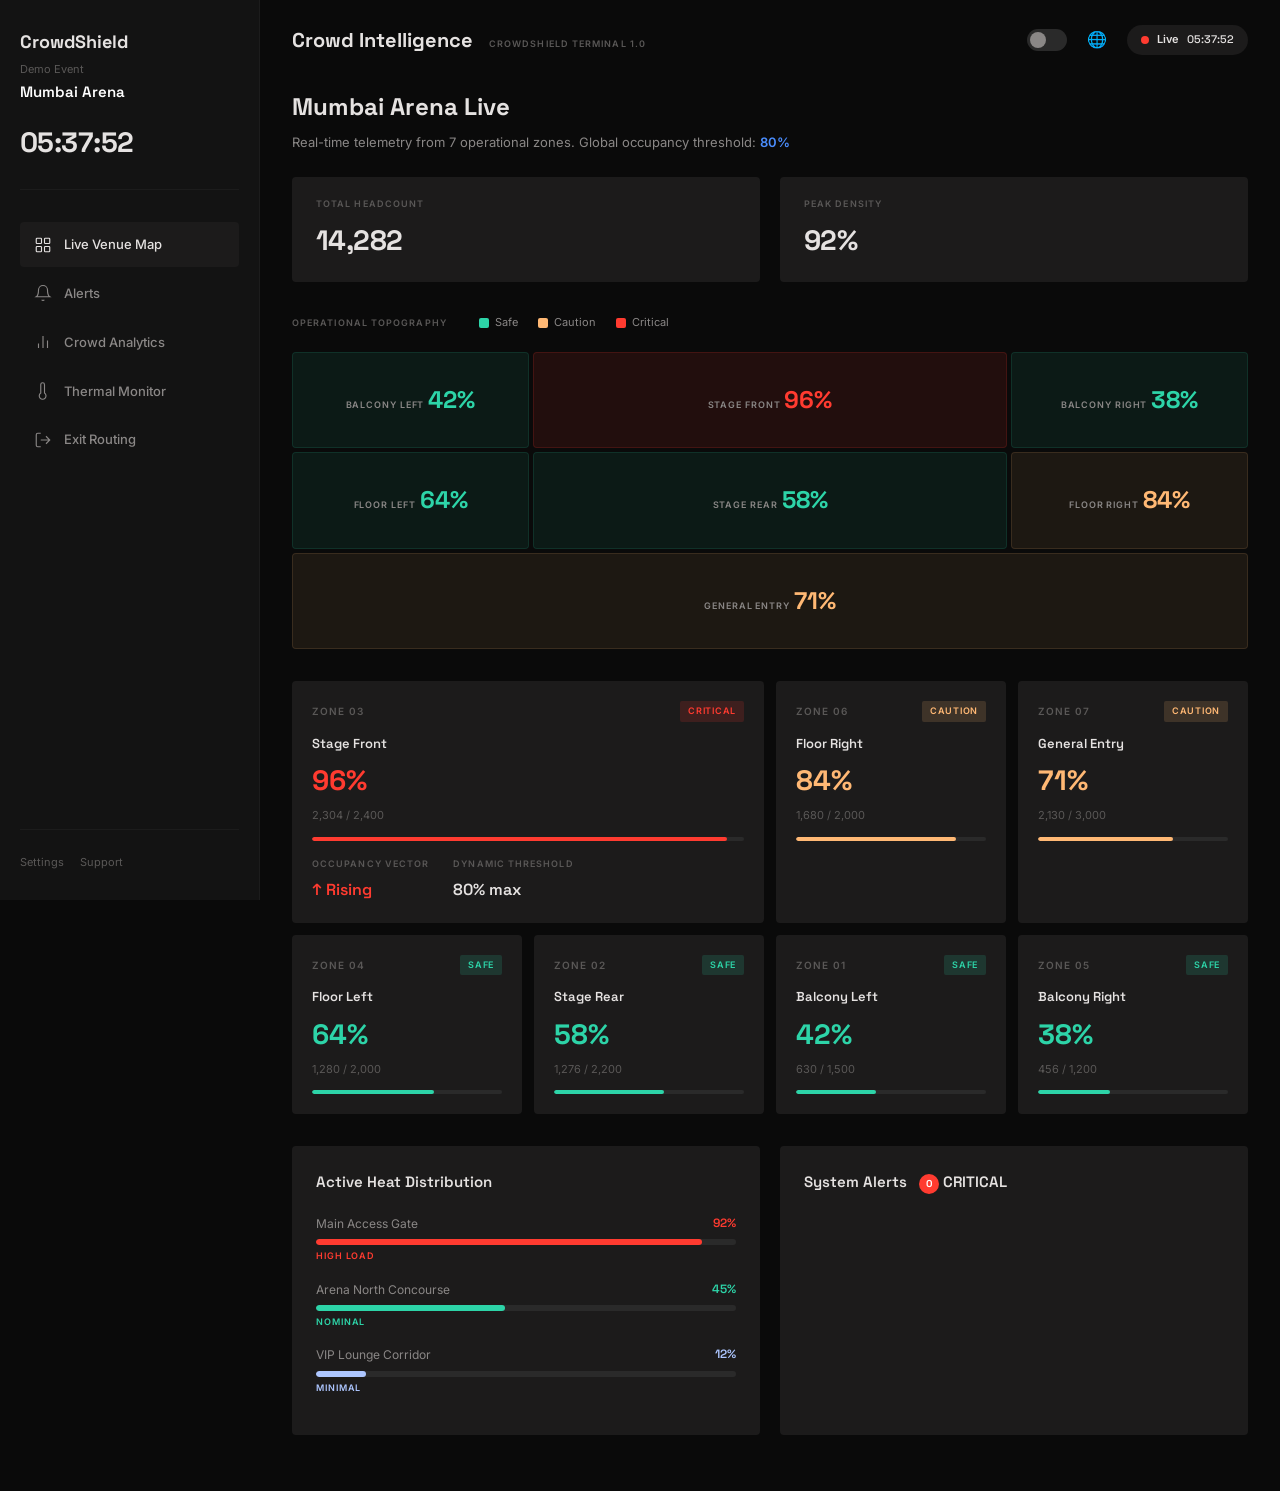
==== dashboard.html @ 9f3c5aaa "Initial commit" ====
<!DOCTYPE html>
<html lang="en">
<head>
    <meta charset="UTF-8">
    <meta name="viewport" content="width=device-width, initial-scale=1.0">
    <meta name="description" content="CrowdShield — Real-time Crowd Intelligence Dashboard. Live venue monitoring and safety alerts.">
    <title>CrowdShield — Dashboard</title>
    <link rel="preconnect" href="https://fonts.googleapis.com">
    <link rel="preconnect" href="https://fonts.gstatic.com" crossorigin>
    <link href="https://fonts.googleapis.com/css2?family=Space+Grotesk:wght@400;500;600;700&family=Inter:wght@300;400;500;600;700&display=swap" rel="stylesheet">
    <link rel="stylesheet" href="styles.css">
</head>
<body>
    <div class="dashboard-layout">
        <!-- Sidebar -->
        <aside class="sidebar">
            <a href="index.html" class="sidebar-logo">CrowdShield</a>
            <p class="sidebar-event-label">Demo Event</p>
            <p class="sidebar-event-name">Mumbai Arena</p>
            <div class="sidebar-clock" id="sidebar-clock">00:00:00</div>

            <nav class="sidebar-nav">
                <div class="sidebar-link active" data-page="venue-map" id="nav-venue-map">
                    <svg viewBox="0 0 24 24"><rect x="3" y="3" width="7" height="7" rx="1"/><rect x="14" y="3" width="7" height="7" rx="1"/><rect x="3" y="14" width="7" height="7" rx="1"/><rect x="14" y="14" width="7" height="7" rx="1"/></svg>
                    Live Venue Map
                </div>
                <div class="sidebar-link" data-page="alerts" id="nav-alerts">
                    <svg viewBox="0 0 24 24"><path d="M18 8A6 6 0 0 0 6 8c0 7-3 9-3 9h18s-3-2-3-9"/><path d="M13.73 21a2 2 0 0 1-3.46 0"/></svg>
                    Alerts
                </div>
                <div class="sidebar-link" data-page="analytics" id="nav-analytics">
                    <svg viewBox="0 0 24 24"><path d="M18 20V10M12 20V4M6 20v-6"/></svg>
                    Crowd Analytics
                </div>
                <div class="sidebar-link" data-page="thermal" id="nav-thermal">
                    <svg viewBox="0 0 24 24"><path d="M14 14.76V3.5a2.5 2.5 0 0 0-5 0v11.26a4.5 4.5 0 1 0 5 0z"/></svg>
                    Thermal Monitor
                </div>
                <div class="sidebar-link" data-page="exit-routing" id="nav-exit-routing">
                    <svg viewBox="0 0 24 24"><path d="M9 21H5a2 2 0 0 1-2-2V5a2 2 0 0 1 2-2h4M16 17l5-5-5-5M21 12H9"/></svg>
                    Exit Routing
                </div>
            </nav>

            <div class="sidebar-bottom">

                <div class="sidebar-meta-links">
                    <span class="sidebar-meta-link">Settings</span>
                    <span class="sidebar-meta-link">Support</span>
                </div>
            </div>
        </aside>

        <!-- Main Content Area -->
        <main class="dashboard-main">
            <!-- Top Bar -->
            <div class="dash-topbar">
                <div class="dash-topbar-left">
                    <span class="dash-topbar-title">Crowd Intelligence</span>
                    <span class="dash-topbar-tag">CROWDSHIELD TERMINAL 1.0</span>
                </div>
                <div class="dash-topbar-right">
                    <div class="dash-toggle" id="theme-toggle" title="Toggle theme"></div>
                    <span class="dash-globe" title="Region">🌐</span>
                    <div class="live-indicator">
                        <span class="live-dot"></span>
                        <span>Live</span>
                        <span class="live-time" id="topbar-time">00:00:00</span>
                    </div>
                </div>
            </div>

            <!-- ===== SUB-PAGE: VENUE MAP (Default) ===== -->
            <div class="dash-subpage active" id="page-venue-map">
                <div class="dash-heading-area">
                    <h1 class="dash-heading">Mumbai Arena Live</h1>
                    <p class="dash-subtitle">Real-time telemetry from 7 operational zones. Global occupancy threshold: <span class="highlight">80%</span></p>
                </div>

                <div class="dash-stats-row">
                    <div class="dash-stat-card">
                        <p class="dash-stat-label">TOTAL HEADCOUNT</p>
                        <p class="dash-stat-value" id="total-headcount">14,282</p>
                    </div>
                    <div class="dash-stat-card">
                        <p class="dash-stat-label">PEAK DENSITY</p>
                        <p class="dash-stat-value" id="peak-density">92%</p>
                    </div>
                </div>

                <!-- Legend -->
                <div class="venue-legend">
                    <span class="venue-legend-title">OPERATIONAL TOPOGRAPHY</span>
                    <div class="legend-item"><span class="legend-dot safe"></span> Safe</div>
                    <div class="legend-item"><span class="legend-dot caution"></span> Caution</div>
                    <div class="legend-item"><span class="legend-dot critical"></span> Critical</div>
                </div>

                <!-- Venue Map Grid -->
                <div class="venue-map-grid" id="venue-map-grid">
                    <div class="zone-cell safe" data-zone="balcony-left">
                        <span class="zone-cell-name">Balcony Left</span>
                        <span class="zone-cell-pct" id="map-balcony-left">42%</span>
                    </div>
                    <div class="zone-cell critical" data-zone="stage-front">
                        <span class="zone-cell-name">Stage Front</span>
                        <span class="zone-cell-pct" id="map-stage-front">96%</span>
                    </div>
                    <div class="zone-cell safe" data-zone="balcony-right">
                        <span class="zone-cell-name">Balcony Right</span>
                        <span class="zone-cell-pct" id="map-balcony-right">38%</span>
                    </div>
                    <div class="zone-cell safe" data-zone="floor-left">
                        <span class="zone-cell-name">Floor Left</span>
                        <span class="zone-cell-pct" id="map-floor-left">64%</span>
                    </div>
                    <div class="zone-cell safe" data-zone="stage-rear">
                        <span class="zone-cell-name">Stage Rear</span>
                        <span class="zone-cell-pct" id="map-stage-rear">58%</span>
                    </div>
                    <div class="zone-cell caution" data-zone="floor-right">
                        <span class="zone-cell-name">Floor Right</span>
                        <span class="zone-cell-pct" id="map-floor-right">84%</span>
                    </div>
                    <div class="zone-cell caution full-width" data-zone="general-entry">
                        <span class="zone-cell-name">General Entry</span>
                        <span class="zone-cell-pct" id="map-general-entry">71%</span>
                    </div>
                </div>

                <!-- Zone Detail Cards -->
                <div class="zone-detail-grid" id="zone-detail-grid">
                    <!-- Generated by JS -->
                </div>

                <!-- Bottom Panels -->
                <div class="dash-bottom-panels">
                    <div class="dash-panel">
                        <h3 class="dash-panel-title">Active Heat Distribution</h3>
                        <div class="heat-bar-item">
                            <div class="heat-bar-header">
                                <span class="heat-bar-name">Main Access Gate</span>
                                <span class="heat-bar-value high" id="heat-main-gate">92%</span>
                            </div>
                            <div class="heat-bar-track"><div class="heat-bar-fill high" id="heat-fill-main" style="width:92%"></div></div>
                            <p class="heat-bar-tag high">HIGH LOAD</p>
                        </div>
                        <div class="heat-bar-item">
                            <div class="heat-bar-header">
                                <span class="heat-bar-name">Arena North Concourse</span>
                                <span class="heat-bar-value nominal" id="heat-north">45%</span>
                            </div>
                            <div class="heat-bar-track"><div class="heat-bar-fill nominal" id="heat-fill-north" style="width:45%"></div></div>
                            <p class="heat-bar-tag nominal">NOMINAL</p>
                        </div>
                        <div class="heat-bar-item">
                            <div class="heat-bar-header">
                                <span class="heat-bar-name">VIP Lounge Corridor</span>
                                <span class="heat-bar-value minimal" id="heat-vip">12%</span>
                            </div>
                            <div class="heat-bar-track"><div class="heat-bar-fill minimal" id="heat-fill-vip" style="width:12%"></div></div>
                            <p class="heat-bar-tag minimal">MINIMAL</p>
                        </div>
                    </div>

                    <div class="dash-panel">
                        <h3 class="dash-panel-title">System Alerts <span class="alert-badge-count" id="dash-alert-badge">0</span> CRITICAL</h3>
                        <div id="dash-alerts-container">
                            <!-- Injected by JS -->
                        </div>
                    </div>
                </div>
            </div>

            <!-- ===== SUB-PAGE: ALERTS ===== -->
            <div class="dash-subpage" id="page-alerts">
                <div class="alerts-page-title">
                    <h1 class="dash-heading">System Alerts</h1>
                    <span class="alert-badge-count" id="alert-live-count">5</span>
                </div>
                <p class="alerts-summary">2 active critical alerts across 7 monitored zones.</p>

                <div class="alert-filters">
                    <button class="alert-filter-btn active" data-filter="all">All</button>
                    <button class="alert-filter-btn" data-filter="active">Active</button>
                    <button class="alert-filter-btn" data-filter="resolved">Resolved</button>
                </div>

                <div id="alerts-list">
                    <!-- Injected by JS -->
                </div>
            </div>

            <!-- ===== SUB-PAGE: CROWD ANALYTICS ===== -->
            <div class="dash-subpage" id="page-analytics">
                <h1 class="dash-heading" style="margin-bottom:24px;">Crowd Analytics</h1>

                <div class="analytics-metrics">
                    <div class="analytics-metric-card">
                        <p class="analytics-metric-label">MOST CROWDED ZONE</p>
                        <p class="analytics-metric-value" style="color:var(--red);" id="analytics-crowded-zone">Stage Front</p>
                        <p class="analytics-metric-sub" id="analytics-crowded-pct">96%</p>
                    </div>
                    <div class="analytics-metric-card">
                        <p class="analytics-metric-label">PEAK TIME</p>
                        <p class="analytics-metric-value">12:38 PM</p>
                    </div>
                    <div class="analytics-metric-card">
                        <p class="analytics-metric-label">TOTAL HEADCOUNT</p>
                        <p class="analytics-metric-value" id="analytics-headcount">14,282</p>
                    </div>
                </div>

                <!-- Bar Chart -->
                <div class="bar-chart-section">
                    <h3 class="bar-chart-title">Zone Occupancy Overview</h3>
                    <div id="bar-chart-container">
                        <!-- Generated by JS -->
                    </div>
                </div>

                <!-- Crowd Flow Paths -->
                <div class="flow-paths-section">
                    <h3 class="flow-paths-title">Crowd Flow Paths</h3>
                    <div class="flow-map">
                        <span class="flow-zone-label" style="bottom:10px;left:50%;transform:translateX(-50%);">General Entry</span>
                        <span class="flow-zone-label" style="top:10px;left:50%;transform:translateX(-50%);">Stage Front</span>
                        <span class="flow-zone-label" style="top:50%;left:10px;transform:translateY(-50%);">Floor Left</span>
                        <span class="flow-zone-label" style="top:50%;right:10px;transform:translateY(-50%);">Floor Right</span>
                        <span class="flow-arrow" style="top:70%;left:48%;">↑</span>
                        <span class="flow-arrow" style="top:55%;left:48%;animation-delay:0.3s;">↑</span>
                        <span class="flow-arrow" style="top:40%;left:48%;animation-delay:0.6s;">↑</span>
                        <span class="flow-arrow" style="top:25%;left:48%;animation-delay:0.9s;">↑</span>
                        <span class="flow-arrow" style="top:60%;left:30%;transform:rotate(-30deg);animation-delay:0.4s;">↑</span>
                        <span class="flow-arrow" style="top:60%;right:30%;transform:rotate(30deg);animation-delay:0.5s;">↑</span>
                    </div>
                </div>

                <!-- Bottleneck Zones -->
                <div class="bottleneck-section">
                    <h3 class="bar-chart-title">Bottleneck Zones</h3>
                    <div class="bottleneck-item">
                        <div>
                            <span class="bottleneck-zone">Stage Front</span>
                            <span class="bottleneck-pct" id="bottleneck-sf">96%</span>
                        </div>
                        <span class="bottleneck-note">Immediate bottleneck. Redirection required.</span>
                    </div>
                    <div class="bottleneck-item">
                        <div>
                            <span class="bottleneck-zone">Floor Right</span>
                            <span class="bottleneck-pct" id="bottleneck-fr" style="color:var(--amber);">84%</span>
                        </div>
                        <span class="bottleneck-note">Approaching critical. Monitor entry points.</span>
                    </div>
                </div>

                <!-- Historical Comparison -->
                <div class="chart-placeholder">
                    <h3 class="chart-placeholder-title">Historical Comparison</h3>
                    <div class="chart-canvas-wrap">
                        <canvas id="history-chart" width="800" height="200"></canvas>
                    </div>
                </div>

                <!-- ===== NEW REPORTS ===== -->

                <!-- Report 1: Most Visited Zones -->
                <div class="report-section">
                    <div class="report-header">
                        <h3 class="report-title">📍 Most Visited Zones</h3>
                        <span class="report-tag">FOOTFALL ANALYSIS</span>
                    </div>
                    <p class="report-desc">Ranked by cumulative foot traffic over the current session. Higher dwell time and throughput zones appear first.</p>
                    <div class="report-table" id="report-most-visited">
                        <div class="report-table-header">
                            <span class="report-col-rank">#</span>
                            <span class="report-col-zone">Zone</span>
                            <span class="report-col-value">Visitors</span>
                            <span class="report-col-bar">Share</span>
                            <span class="report-col-trend">Trend</span>
                        </div>
                        <!-- Rows generated by JS -->
                    </div>
                </div>

                <!-- Report 2: Advertiser Exposure -->
                <div class="report-section">
                    <div class="report-header">
                        <h3 class="report-title">📢 Advertiser Exposure Index</h3>
                        <span class="report-tag">COMMERCIAL INSIGHT</span>
                    </div>
                    <p class="report-desc">Estimated impression potential based on zone dwell time × footfall. Advertisers placing signage in higher-ranked zones gain maximum visibility.</p>
                    <div class="report-table" id="report-ad-exposure">
                        <div class="report-table-header">
                            <span class="report-col-rank">#</span>
                            <span class="report-col-zone">Zone</span>
                            <span class="report-col-value">Impressions</span>
                            <span class="report-col-bar">Exposure</span>
                            <span class="report-col-score">Score</span>
                        </div>
                        <!-- Rows generated by JS -->
                    </div>
                </div>

                <!-- Report 3: Entry & Exit Usage -->
                <div class="report-section">
                    <div class="report-header">
                        <h3 class="report-title">🚪 Entry & Exit Usage</h3>
                        <span class="report-tag">ACCESS POINT ANALYSIS</span>
                    </div>
                    <p class="report-desc">Tracks throughput at all monitored entry and exit points. Identifies the most- and least-used access gates to optimise crowd flow and staffing.</p>
                    <div class="entry-exit-grid" id="report-entry-exit">
                        <!-- Cards generated by JS -->
                    </div>
                </div>

            </div>

            <!-- ===== SUB-PAGE: THERMAL MONITOR ===== -->
            <div class="dash-subpage" id="page-thermal">
                <h1 class="dash-heading" style="margin-bottom:8px;">Thermal Monitor</h1>
                <p class="thermal-subtitle">Simulated thermal feed across all operational zones. Updated every 3 seconds.</p>

                <!-- Thermal Heatmap -->
                <div class="thermal-heatmap" id="thermal-heatmap">
                    <div class="thermal-zone" data-zone="balcony-left" style="background: linear-gradient(135deg, #1a4a7a, #2266aa);">
                        <span class="thermal-zone-name">Balcony Left</span>
                        <span class="thermal-zone-pct" id="th-balcony-left">42%</span>
                    </div>
                    <div class="thermal-zone" data-zone="stage-front" style="background: linear-gradient(135deg, #cc2200, #ff4422);">
                        <span class="thermal-zone-name">Stage Front</span>
                        <span class="thermal-zone-pct" id="th-stage-front">96%</span>
                    </div>
                    <div class="thermal-zone" data-zone="balcony-right" style="background: linear-gradient(135deg, #1a4a7a, #2266aa);">
                        <span class="thermal-zone-name">Balcony Right</span>
                        <span class="thermal-zone-pct" id="th-balcony-right">38%</span>
                    </div>
                    <div class="thermal-zone" data-zone="floor-left" style="background: linear-gradient(135deg, #2266aa, #cc8800);">
                        <span class="thermal-zone-name">Floor Left</span>
                        <span class="thermal-zone-pct" id="th-floor-left">64%</span>
                    </div>
                    <div class="thermal-zone" data-zone="stage-rear" style="background: linear-gradient(135deg, #2266aa, #cc8800);">
                        <span class="thermal-zone-name">Stage Rear</span>
                        <span class="thermal-zone-pct" id="th-stage-rear">58%</span>
                    </div>
                    <div class="thermal-zone" data-zone="floor-right" style="background: linear-gradient(135deg, #cc8800, #cc4400);">
                        <span class="thermal-zone-name">Floor Right</span>
                        <span class="thermal-zone-pct" id="th-floor-right">84%</span>
                    </div>
                    <div class="thermal-zone" data-zone="general-entry" style="grid-column: 1 / -1; background: linear-gradient(135deg, #cc8800, #cc4400);">
                        <span class="thermal-zone-name">General Entry</span>
                        <span class="thermal-zone-pct" id="th-general-entry">71%</span>
                    </div>
                </div>

                <!-- Thermal Table -->
                <div class="thermal-table-wrap">
                    <table class="thermal-table">
                        <thead>
                            <tr>
                                <th>Zone Name</th>
                                <th>Simulated Temp</th>
                                <th>Crowd Density</th>
                                <th>Status</th>
                            </tr>
                        </thead>
                        <tbody id="thermal-table-body">
                            <tr><td>Stage Front</td><td id="tt-temp-sf">34.2°C</td><td id="tt-dens-sf">96%</td><td><span class="zone-badge critical">CRITICAL</span></td></tr>
                            <tr><td>Floor Right</td><td id="tt-temp-fr">31.8°C</td><td id="tt-dens-fr">84%</td><td><span class="zone-badge caution">CAUTION</span></td></tr>
                            <tr><td>General Entry</td><td id="tt-temp-ge">30.1°C</td><td id="tt-dens-ge">71%</td><td><span class="zone-badge caution">CAUTION</span></td></tr>
                            <tr><td>Stage Rear</td><td id="tt-temp-sr">28.4°C</td><td id="tt-dens-sr">58%</td><td><span class="zone-badge safe">SAFE</span></td></tr>
                            <tr><td>Floor Left</td><td id="tt-temp-fl">27.9°C</td><td id="tt-dens-fl">64%</td><td><span class="zone-badge safe">SAFE</span></td></tr>
                            <tr><td>Balcony Left</td><td id="tt-temp-bl">25.1°C</td><td id="tt-dens-bl">42%</td><td><span class="zone-badge safe">SAFE</span></td></tr>
                            <tr><td>Balcony Right</td><td id="tt-temp-br">24.6°C</td><td id="tt-dens-br">38%</td><td><span class="zone-badge safe">SAFE</span></td></tr>
                        </tbody>
                    </table>
                </div>

                <p class="thermal-note">Thermal feed is simulated for prototype demonstration purposes.</p>
            </div>

            <!-- ===== SUB-PAGE: EXIT ROUTING ===== -->
            <div class="dash-subpage" id="page-exit-routing">
                <h1 class="dash-heading" style="margin-bottom:8px;">Exit Routing</h1>
                <p class="exit-subtitle">Live exit recommendations based on current zone density. Updated every 5 seconds.</p>

                <!-- Exit Map -->
                <div class="exit-map-container">
                    <div class="exit-venue-outline">
                        <!-- Zone labels inside -->
                        <span class="flow-zone-label" style="top:50%;left:50%;transform:translate(-50%,-50%);background:rgba(0,0,0,0.6);">VENUE FLOOR</span>

                        <!-- Gate A - Left -->
                        <div class="exit-gate" style="top:50%;left:-80px;transform:translateY(-50%);" id="gate-a">
                            <span class="exit-gate-dot clear" id="gate-a-dot"></span>
                            <span>Gate A</span>
                            <span class="exit-gate-label clear" id="gate-a-label">CLEAR</span>
                        </div>

                        <!-- Gate B - Right -->
                        <div class="exit-gate" style="top:50%;right:-110px;transform:translateY(-50%);" id="gate-b">
                            <span class="exit-gate-dot congested" id="gate-b-dot"></span>
                            <span>Gate B</span>
                            <span class="exit-gate-label congested" id="gate-b-label">CONGESTED</span>
                        </div>

                        <!-- Gate C - Bottom Left -->
                        <div class="exit-gate" style="bottom:-40px;left:15%;" id="gate-c">
                            <span class="exit-gate-dot clear" id="gate-c-dot"></span>
                            <span>Gate C</span>
                            <span class="exit-gate-label clear" id="gate-c-label">CLEAR</span>
                        </div>

                        <!-- Gate D - Bottom Right -->
                        <div class="exit-gate" style="bottom:-40px;right:15%;" id="gate-d">
                            <span class="exit-gate-dot moderate" id="gate-d-dot"></span>
                            <span>Gate D</span>
                            <span class="exit-gate-label moderate" id="gate-d-label">MODERATE</span>
                        </div>
                    </div>
                </div>

                <!-- Recommendation -->
                <div class="exit-recommendation">
                    <h3 class="exit-recommendation-title">Recommendation</h3>
                    <p class="exit-recommendation-text" id="exit-recommendation-text">Route Floor Left and Stage Front crowds toward Gate A and Gate C. Gate B is congested — avoid. Gate D is experiencing moderate load — use as secondary overflow only.</p>
                </div>

                <!-- Evacuation Protocol -->
                <div class="evac-protocol">
                    <h3 class="evac-title">Evacuation Protocol</h3>
                    <div class="evac-step">
                        <div class="evac-step-num">1</div>
                        <p class="evac-step-text">Clear Stage Front via Gate A immediately.</p>
                    </div>
                    <div class="evac-step">
                        <div class="evac-step-num">2</div>
                        <p class="evac-step-text">Redirect General Entry arrivals to Gate C.</p>
                    </div>
                    <div class="evac-step">
                        <div class="evac-step-num">3</div>
                        <p class="evac-step-text">Hold Floor Right in place until Gate B congestion resolves.</p>
                    </div>
                </div>
            </div>

        </main>
    </div>

    <script src="dashboard.js"></script>
</body>
</html>
---- styles.css ----
/* ============================================================
   CrowdShield — Design System & Global Styles
   Fonts: Space Grotesk (headlines), Inter (body)
   Theme: Dark cinematic surveillance aesthetic
   ============================================================ */

/* --- CSS Variables (Design Tokens) --- */
:root {
    --bg: #0a0a0a;
    --surface: #131313;
    --surface-low: #1c1b1b;
    --surface-mid: #201f1f;
    --surface-high: #2a2a2a;
    --surface-highest: #353534;

    --text-primary: #e5e2e1;
    --text-muted: #8a8786;
    --text-dimmed: #5a5857;

    --red: #ff3b30;
    --red-bright: #ff5545;
    --red-dark: #93000a;
    --red-glow: rgba(255,59,48,0.15);

    --blue: #4b8eff;
    --blue-dim: #adc6ff;

    --amber: #ffb874;
    --amber-dark: #d47b00;

    --teal: #2dd4a8;

    --font-display: 'Space Grotesk', sans-serif;
    --font-body: 'Inter', sans-serif;

    --transition-base: 0.3s cubic-bezier(0.25,0.46,0.45,0.94);
    --transition-slow: 0.6s cubic-bezier(0.25,0.46,0.45,0.94);
    --transition-premium: 0.8s cubic-bezier(0.16, 1, 0.3, 1);

    --glow-primary: rgba(255, 59, 48, 0.3);
    --glow-secondary: rgba(75, 142, 255, 0.2);
}

/* --- Premium Overlays --- */
.noise-overlay {
    fixed: inset 0;
    pointer-events: none;
    z-index: 9998;
    background-image: url("data:image/svg+xml,%3Csvg viewBox='0 0 200 200' xmlns='http://www.w3.org/2000/svg'%3E%3Cfilter id='noiseFilter'%3E%3CfeTurbulence type='fractalNoise' baseFrequency='0.65' numOctaves='3' stitchTiles='stitch'/%3E%3C/filter%3E%3Crect width='100%25' height='100%25' filter='url(%23noiseFilter)'/%3E%3C/svg%3E");
    opacity: 0.02;
}

/* --- Custom Cursor --- */
.custom-cursor {
    position: fixed;
    width: 20px;
    height: 20px;
    border: 1.5px solid var(--text-primary);
    border-radius: 50%;
    pointer-events: none;
    z-index: 9999;
    transform: translate(-50%, -50%);
    transition: width 0.3s, height 0.3s, border-color 0.3s, background 0.3s;
    mix-blend-mode: difference;
}

.custom-cursor.hover {
    width: 50px;
    height: 50px;
    background: rgba(255, 255, 255, 0.1);
    border-color: var(--red);
}

/* --- Reduced Motion --- */
@media (prefers-reduced-motion: reduce) {
    *, *::before, *::after {
        animation-duration: 0.01ms !important;
        animation-iteration-count: 1 !important;
        transition-duration: 0.01ms !important;
    }
    .scroll-reveal, .incident-card, .stat-number {
        opacity: 1 !important;
        transform: none !important;
    }
}

/* --- Reset --- */
*, *::before, *::after {
    margin: 0;
    padding: 0;
    box-sizing: border-box;
}

html {
    scroll-behavior: smooth;
    -webkit-font-smoothing: antialiased;
    -moz-osx-font-smoothing: grayscale;
}

body {
    font-family: var(--font-body);
    background: var(--bg);
    color: var(--text-primary);
    line-height: 1.6;
    overflow-x: hidden;
}

a {
    color: inherit;
    text-decoration: none;
}

img {
    display: block;
    width: 100%;
    height: 100%;
    object-fit: cover;
}

/* ============================================================
   NAVIGATION BAR
   ============================================================ */
.navbar {
    position: fixed;
    top: 0;
    left: 0;
    right: 0;
    z-index: 1000;
    display: flex;
    align-items: center;
    justify-content: space-between;
    padding: 0 40px;
    height: 64px;
    background: rgba(10,10,10,0.75);
    backdrop-filter: blur(24px);
    -webkit-backdrop-filter: blur(24px);
    border-bottom: 1px solid rgba(255,255,255,0.04);
}

.nav-logo {
    font-family: var(--font-display);
    font-size: 1.25rem;
    font-weight: 700;
    letter-spacing: -0.02em;
    color: var(--text-primary);
}

.nav-links {
    display: flex;
    gap: 32px;
}

.nav-link {
    font-family: var(--font-body);
    font-size: 0.8125rem;
    font-weight: 500;
    color: var(--text-muted);
    letter-spacing: 0.02em;
    transition: color var(--transition-base);
    position: relative;
}

.nav-link:hover,
.nav-link.active {
    color: var(--text-primary);
}

.nav-link.active::after {
    content: '';
    position: absolute;
    bottom: -4px;
    left: 0;
    right: 0;
    height: 1px;
    background: var(--red);
}

.nav-btn {
    font-family: var(--font-display);
    font-size: 0.8125rem;
    font-weight: 600;
    padding: 8px 24px;
    background: linear-gradient(135deg, var(--red), var(--red-dark));
    color: white;
    border: none;
    border-radius: 2px;
    cursor: pointer;
    letter-spacing: 0.04em;
    text-transform: uppercase;
    transition: all var(--transition-base);
}

.nav-btn:hover {
    filter: brightness(1.15);
    transform: translateY(-1px);
}

/* ============================================================
   HERO SECTION
   ============================================================ */
.hero {
    position: relative;
    height: 100vh;
    min-height: 700px;
    display: flex;
    align-items: center;
    overflow: hidden;
}

.hero-bg {
    position: absolute;
    inset: 0;
}

.hero-bg img {
    width: 100%;
    height: 100%;
    object-fit: cover;
}

.hero-overlay {
    position: absolute;
    inset: 0;
    background: linear-gradient(135deg, rgba(0,0,0,0.85) 0%, rgba(0,0,0,0.4) 100%);
    z-index: 1;
}

.hero-grid {
    position: absolute;
    inset: 0;
    background-image: radial-gradient(rgba(255, 255, 255, 0.03) 1px, transparent 0);
    background-size: 40px 40px;
    z-index: 1;
    pointer-events: none;
}

.hero-scanline {
    position: absolute;
    inset: 0;
    background: linear-gradient(to bottom, transparent 50%, rgba(255, 255, 255, 0.02) 50%);
    background-size: 100% 4px;
    z-index: 1;
    pointer-events: none;
    animation: scanMove 20s linear infinite;
}

@keyframes scanMove {
    0% { background-position: 0 0; }
    100% { background-position: 0 100%; }
}

.hero-glow {
    position: absolute;
    width: 600px;
    height: 600px;
    background: radial-gradient(circle, var(--glow-primary) 0%, transparent 70%);
    border-radius: 50%;
    pointer-events: none;
    z-index: 1;
    opacity: 0;
    transition: opacity 1s var(--transition-premium);
    filter: blur(80px);
}

.hero-content {
    position: relative;
    z-index: 2;
    padding: 0 80px;
    max-width: 800px;
}

.hero-content > * {
    opacity: 0;
    transform: translateY(30px);
    animation: heroFadeUp 0.8s var(--transition-premium) forwards;
}

.hero-label {
    display: block;
    font-family: var(--font-body);
    font-size: 0.6875rem;
    font-weight: 600;
    letter-spacing: 0.18em;
    text-transform: uppercase;
    color: var(--text-muted);
    margin-bottom: 20px;
    animation-delay: 0.2s;
}

.hero-title {
    font-family: var(--font-display);
    font-size: clamp(3.5rem, 8vw, 6rem);
    font-weight: 700;
    letter-spacing: -0.03em;
    line-height: 1.1;
    margin-bottom: 24px;
    background: linear-gradient(135deg, var(--text-primary) 60%, var(--red-bright));
    -webkit-background-clip: text;
    -webkit-text-fill-color: transparent;
    background-clip: text;
    animation-delay: 0.4s;
}

.hero-sub {
    font-family: var(--font-body);
    font-size: 1.25rem;
    color: var(--text-muted);
    line-height: 1.7;
    margin-bottom: 40px;
    animation-delay: 0.6s;
}

.hero-sub strong {
    color: var(--text-primary);
    font-weight: 600;
}

.hero-cta {
    display: inline-flex;
    align-items: center;
    gap: 10px;
    font-family: var(--font-display);
    font-size: 0.875rem;
    font-weight: 500;
    color: var(--text-primary);
    padding: 14px 28px;
    border: 1px solid rgba(255,255,255,0.12);
    border-radius: 2px;
    transition: all var(--transition-base);
    letter-spacing: 0.02em;
    animation-delay: 0.8s;
}

@keyframes heroFadeUp {
    to {
        opacity: 1;
        transform: translateY(0);
    }
}

.hero-cta:hover {
    background: rgba(255,255,255,0.05);
    border-color: rgba(255,255,255,0.25);
}

.hero-cta svg {
    animation: bounceDown 2s ease-in-out infinite;
}

@keyframes bounceDown {
    0%, 100% { transform: translateY(0); }
    50% { transform: translateY(5px); }
}

/* ============================================================
   INCIDENT TIMELINE
   ============================================================ */

/* --- Scroll Reveal Base --- */
.scroll-reveal {
    opacity: 0;
    transform: translateY(40px);
    transition: opacity var(--transition-slow), transform var(--transition-slow);
}

.scroll-reveal.is-visible {
    opacity: 1;
    transform: translateY(0);
}

/* --- Opening Panel --- */
.opening-panel {
    min-height: 100vh;
    display: flex;
    flex-direction: column;
    align-items: center;
    justify-content: center;
    text-align: center;
    background: var(--bg);
    padding: 80px 40px;
    position: relative;
}

.opening-content h2 {
    font-family: var(--font-display);
    font-size: clamp(2rem, 5vw, 3.5rem);
    font-weight: 700;
    letter-spacing: -0.02em;
    margin-bottom: 24px;
}

.opening-content p {
    font-family: var(--font-body);
    font-size: 1.0625rem;
    color: var(--text-muted);
    max-width: 600px;
    margin: 0 auto 20px;
    line-height: 1.7;
}

.opening-italic {
    font-style: italic;
    font-size: 0.875rem !important;
    color: var(--text-dimmed) !important;
}

.chevron-bounce {
    position: absolute;
    bottom: 48px;
    left: 50%;
    transform: translateX(-50%);
    animation: chevronPulse 2.5s ease-in-out infinite;
}

@keyframes chevronPulse {
    0%, 100% { transform: translateX(-50%) translateY(0); opacity: 0.3; }
    50% { transform: translateX(-50%) translateY(12px); opacity: 0.7; }
}

/* --- Statistics Strip --- */
.stats-strip {
    display: flex;
    justify-content: center;
    gap: 80px;
    padding: 100px 40px;
    background: var(--surface);
}

.stat-col {
    text-align: center;
}

.stat-number {
    display: block;
    font-family: var(--font-display);
    font-size: clamp(2.5rem, 5vw, 4rem);
    font-weight: 700;
    color: var(--red);
    letter-spacing: -0.02em;
    margin-bottom: 12px;
}

.stat-label {
    display: block;
    font-family: var(--font-body);
    font-size: 0.625rem;
    font-weight: 600;
    letter-spacing: 0.12em;
    text-transform: uppercase;
    color: var(--text-dimmed);
    max-width: 240px;
    line-height: 1.6;
}

/* --- Incident Cards --- */
.incidents-container {
    max-width: 960px;
    margin: 0 auto;
    padding: 40px 20px;
}

.incident-card {
    position: relative;
    min-height: 320px;
    border-radius: 4px;
    overflow: hidden;
    margin-bottom: 24px;
    border-left: 3px solid var(--red);
    opacity: 0;
    transform: translateY(60px);
    transition: opacity 0.6s cubic-bezier(0.25,0.46,0.45,0.94), transform 0.6s cubic-bezier(0.25,0.46,0.45,0.94);
}

.incident-card.is-visible {
    opacity: 1;
    transform: translateY(0);
}

.incident-card-bg {
    position: absolute;
    inset: 0;
    z-index: 0;
}

.incident-card-bg img {
    width: 100%;
    height: 100%;
    object-fit: cover;
    filter: brightness(0.35);
}

.incident-card-gradient {
    position: absolute;
    inset: 0;
    background: linear-gradient(to bottom, transparent 0%, rgba(0,0,0,0.92) 70%);
}

.incident-card-content {
    position: relative;
    z-index: 2;
    padding: 36px 40px;
    display: flex;
    flex-direction: column;
    justify-content: flex-end;
    min-height: 320px;
}

.incident-top-row {
    display: flex;
    justify-content: space-between;
    align-items: center;
    margin-bottom: 16px;
    opacity: 0;
    transform: translateY(20px);
    transition: opacity 0.4s ease, transform 0.4s ease;
}

.incident-card.is-visible .incident-top-row {
    opacity: 1;
    transform: translateY(0);
    transition-delay: 0.15s;
}

.incident-year {
    font-family: var(--font-display);
    font-size: 2.5rem;
    font-weight: 700;
    color: rgba(255,255,255,0.15);
    letter-spacing: -0.02em;
}

.incident-era {
    font-family: var(--font-body);
    font-size: 0.625rem;
    font-weight: 500;
    color: var(--text-dimmed);
    padding: 4px 12px;
    border: 1px solid rgba(255,255,255,0.08);
    border-radius: 20px;
    letter-spacing: 0.04em;
    white-space: nowrap;
}

.incident-name {
    font-family: var(--font-display);
    font-size: 1.75rem;
    font-weight: 700;
    color: white;
    margin-bottom: 4px;
    opacity: 0;
    transform: translateY(20px);
    transition: opacity 0.4s ease, transform 0.4s ease;
}

.incident-card.is-visible .incident-name {
    opacity: 1;
    transform: translateY(0);
    transition-delay: 0.3s;
}

.incident-location {
    font-family: var(--font-body);
    font-size: 0.8125rem;
    color: var(--text-muted);
    margin-bottom: 20px;
    opacity: 0;
    transform: translateY(20px);
    transition: opacity 0.4s ease, transform 0.4s ease;
}

.incident-card.is-visible .incident-location {
    opacity: 1;
    transform: translateY(0);
    transition-delay: 0.3s;
}

.incident-deaths-row {
    display: flex;
    align-items: baseline;
    gap: 10px;
    margin-bottom: 16px;
    opacity: 0;
    transform: translateY(20px);
    transition: opacity 0.4s ease, transform 0.4s ease;
}

.incident-card.is-visible .incident-deaths-row {
    opacity: 1;
    transform: translateY(0);
    transition-delay: 0.45s;
}

.incident-death-count {
    font-family: var(--font-display);
    font-size: 2.5rem;
    font-weight: 700;
    color: var(--red);
    letter-spacing: -0.02em;
}

.incident-death-label {
    font-family: var(--font-display);
    font-size: 0.6875rem;
    font-weight: 600;
    letter-spacing: 0.1em;
    color: var(--red);
    text-transform: uppercase;
}

.incident-cause {
    display: inline-block;
    font-family: var(--font-body);
    font-size: 0.75rem;
    font-style: italic;
    color: var(--text-muted);
    padding: 6px 14px;
    border: 1px solid rgba(255,255,255,0.06);
    border-radius: 20px;
    margin-bottom: 16px;
    opacity: 0;
    transform: translateY(20px);
    transition: opacity 0.4s ease, transform 0.4s ease;
}

.incident-card.is-visible .incident-cause {
    opacity: 1;
    transform: translateY(0);
    transition-delay: 0.6s;
}

.incident-note {
    font-family: var(--font-body);
    font-size: 0.6875rem;
    color: var(--text-dimmed);
    opacity: 0;
    transform: translateY(20px);
    transition: opacity 0.4s ease, transform 0.4s ease;
}

.incident-card.is-visible .incident-note {
    opacity: 1;
    transform: translateY(0);
    transition-delay: 0.75s;
}

/* Divider between cards */
.incident-divider {
    text-align: center;
    padding: 40px 0;
    font-family: var(--font-body);
    font-size: 0.75rem;
    color: var(--text-dimmed);
    letter-spacing: 0.08em;
}

/* --- Closing Panel (Sticky wrapper keeps panel in view during animations) --- */
.closing-scroll-wrapper {
    height: 200vh;
    position: relative;
    background: #000;
}

.closing-panel {
    position: sticky;
    top: 0;
    min-height: 100vh;
    display: flex;
    align-items: center;
    justify-content: center;
    background: #000;
    padding: 80px 40px;
}

.closing-content {
    max-width: 700px;
    text-align: center;
}

.closing-content h2 {
    font-family: var(--font-display);
    font-size: clamp(2.5rem, 5vw, 4rem);
    font-weight: 700;
    color: white;
    margin-bottom: 32px;
    letter-spacing: -0.02em;
}

.closing-line-1 {
    font-family: var(--font-body);
    font-size: 1.25rem;
    color: var(--text-muted);
    margin-bottom: 24px;
}

.closing-line-2 {
    font-family: var(--font-body);
    font-size: 1.0625rem;
    color: var(--text-muted);
    margin-bottom: 24px;
}

.closing-line-3 {
    font-family: var(--font-body);
    font-size: 1.0625rem;
    color: var(--text-muted);
    margin-bottom: 40px;
}

.closing-quote {
    font-family: var(--font-body);
    font-size: 1.125rem; /* slightly larger */
    font-weight: 600;
    font-style: italic;
    color: #ffffff;
    text-align: center;
    line-height: 1.6;
    max-width: 600px;
    margin: 0 auto 12px;
    letter-spacing: 0.01em;
}

.closing-quote.final {
    font-size: 1.5rem;
    color: var(--red);
    margin-top: 24px;
    font-family: var(--font-display);
    font-style: normal;
}

/* --- Blood Effect --- */
.blood-text {
    position: relative;
    /* The SVG filter for gooey merging */
    filter: url(#goo);
    color: var(--red);
}

.blood-text-inner {
    position: relative;
    z-index: 2;
}

.blood-drop {
    position: absolute;
    background: var(--red);
    border-radius: 50%;
    z-index: 1;
    /* Drip animation defined JS side via inline styles, but we need the base animation */
    animation: bloodDrip var(--drip-duration) cubic-bezier(1, 0, .8, 1) forwards;
}

@keyframes bloodDrip {
    0% {
        transform: translateY(0) scale(1.5);
        opacity: 1;
    }
    100% {
        transform: translateY(120px) scale(0.5); /* distances varied via JS */
        opacity: 0;
    }
}
/* ============================================================
   PROBLEM SECTION
   ============================================================ */
.problem-section {
    padding: 120px 80px;
    background: var(--surface);
}

.section-heading {
    font-family: var(--font-display);
    font-size: clamp(1.75rem, 3vw, 2.5rem);
    font-weight: 700;
    text-align: center;
    margin-bottom: 64px;
    letter-spacing: -0.02em;
}

.problem-cards {
    display: grid;
    grid-template-columns: repeat(3, 1fr);
    gap: 32px;
    max-width: 1100px;
    margin: 0 auto;
}

.problem-card {
    background: rgba(255, 255, 255, 0.015);
    padding: 40px 32px;
    border-radius: 2px;
    border: 1px solid rgba(255, 255, 255, 0.05);
    transition: all var(--transition-premium);
    position: relative;
    overflow: hidden;
    backdrop-filter: blur(10px);
}

.problem-card::before {
    content: '';
    position: absolute;
    top: 0; left: 0; right: 0; bottom: 0;
    background: linear-gradient(135deg, transparent, rgba(255, 255, 255, 0.05));
    opacity: 0;
    transition: opacity 0.5s var(--transition-premium);
}

.problem-card:hover {
    border-color: rgba(255, 59, 48, 0.3);
    transform: translateY(-8px) scale(1.02);
    box-shadow: 0 20px 40px rgba(0, 0, 0, 0.4);
}

.problem-card:hover::before {
    opacity: 1;
}

.problem-icon {
    margin-bottom: 24px;
}

.problem-card h3 {
    font-family: var(--font-display);
    font-size: 1.125rem;
    font-weight: 600;
    margin-bottom: 12px;
}

.problem-card p {
    font-family: var(--font-body);
    font-size: 0.875rem;
    color: var(--text-muted);
    line-height: 1.7;
}

/* ============================================================
   HOW IT WORKS SECTION
   ============================================================ */
.how-section {
    padding: 120px 80px;
    background: var(--bg);
}

.steps-container {
    display: flex;
    justify-content: center;
    gap: 48px;
    max-width: 1100px;
    margin: 0 auto;
    position: relative;
}

.steps-line {
    position: absolute;
    top: 24px;
    left: 15%;
    right: 15%;
    height: 1px;
    background: linear-gradient(90deg, transparent, rgba(255,255,255,0.08), rgba(255,255,255,0.08), transparent);
}

.step {
    flex: 1;
    text-align: center;
}

.step-number {
    width: 48px;
    height: 48px;
    border-radius: 50%;
    background: var(--surface-mid);
    border: 1px solid rgba(255,255,255,0.06);
    display: flex;
    align-items: center;
    justify-content: center;
    margin: 0 auto 20px;
    font-family: var(--font-display);
    font-size: 1rem;
    font-weight: 700;
    color: var(--red);
    position: relative;
    z-index: 2;
}

.step h3 {
    font-family: var(--font-display);
    font-size: 1rem;
    font-weight: 600;
    margin-bottom: 10px;
}

.step p {
    font-family: var(--font-body);
    font-size: 0.8125rem;
    color: var(--text-muted);
    line-height: 1.6;
    max-width: 220px;
    margin: 0 auto;
}

/* ============================================================
   AUDIENCE SECTION
   ============================================================ */
.audience-section {
    padding: 120px 80px;
    background: var(--surface);
}

.audience-cards {
    display: grid;
    grid-template-columns: repeat(3, 1fr);
    gap: 32px;
    max-width: 1100px;
    margin: 0 auto;
}

.audience-card {
    background: rgba(255, 255, 255, 0.015);
    border-radius: 2px;
    border: 1px solid rgba(255, 255, 255, 0.05);
    overflow: hidden;
    transition: all var(--transition-premium);
    backdrop-filter: blur(10px);
}

.audience-card:hover {
    transform: translateY(-12px);
    border-color: rgba(255, 59, 48, 0.4);
    box-shadow: 0 32px 64px rgba(0, 0, 0, 0.5);
}

.audience-img {
    height: 200px;
    overflow: hidden;
}

.audience-img img {
    transition: transform 0.6s ease;
}

.audience-card:hover .audience-img img {
    transform: scale(1.05);
}

.audience-card h3 {
    font-family: var(--font-display);
    font-size: 1.0625rem;
    font-weight: 600;
    padding: 24px 24px 8px;
}

.audience-card p {
    font-family: var(--font-body);
    font-size: 0.8125rem;
    color: var(--text-muted);
    padding: 0 24px 28px;
    line-height: 1.6;
}

/* ============================================================
   FOOTER CTA
   ============================================================ */
.footer-cta {
    padding: 120px 40px 80px;
    background: var(--bg);
    text-align: center;
}

.footer-cta-line {
    font-family: var(--font-display);
    font-size: clamp(1.5rem, 3vw, 2.25rem);
    font-weight: 500;
    color: var(--text-primary);
    margin-bottom: 8px;
}

.footer-cta-bold {
    font-family: var(--font-display);
    font-size: clamp(1.5rem, 3vw, 2.25rem);
    font-weight: 700;
    font-style: italic;
    color: var(--text-primary);
    margin-bottom: 40px;
}

.cta-button {
    display: inline-block;
    font-family: var(--font-display);
    font-size: 0.875rem;
    font-weight: 600;
    letter-spacing: 0.04em;
    text-transform: uppercase;
    padding: 16px 40px;
    background: linear-gradient(135deg, var(--red), var(--red-dark));
    color: white;
    border: none;
    border-radius: 2px;
    cursor: pointer;
    transition: all var(--transition-base);
}

.cta-button:hover {
    filter: brightness(1.15);
    transform: translateY(-2px);
    box-shadow: 0 8px 32px rgba(255,59,48,0.25);
}

/* ============================================================
   SITE FOOTER
   ============================================================ */
.site-footer {
    padding: 40px 80px;
    background: var(--bg);
    border-top: 1px solid rgba(255,255,255,0.04);
    text-align: center;
}

.footer-links {
    display: flex;
    justify-content: center;
    gap: 32px;
    margin-bottom: 20px;
}

.footer-links a {
    font-family: var(--font-body);
    font-size: 0.75rem;
    color: var(--text-dimmed);
    transition: color var(--transition-base);
}

.footer-links a:hover {
    color: var(--text-muted);
}

.footer-copy {
    font-family: var(--font-body);
    font-size: 0.6875rem;
    color: var(--text-dimmed);
    letter-spacing: 0.04em;
}

/* ============================================================
   EVENT ENTRY PAGE
   ============================================================ */
.event-entry-page {
    min-height: 100vh;
    display: flex;
    align-items: center;
    justify-content: center;
    background: var(--bg);
    padding-top: 64px;
}

.event-entry-box {
    text-align: center;
    max-width: 440px;
    width: 100%;
    padding: 40px;
}

.event-label {
    font-family: var(--font-body);
    font-size: 0.625rem;
    font-weight: 600;
    letter-spacing: 0.18em;
    text-transform: uppercase;
    color: var(--text-dimmed);
    margin-bottom: 16px;
}

.event-heading {
    font-family: var(--font-display);
    font-size: 2rem;
    font-weight: 700;
    letter-spacing: -0.02em;
    margin-bottom: 40px;
}

.event-input {
    width: 100%;
    padding: 16px 20px;
    background: var(--surface-low);
    border: 1px solid rgba(255,255,255,0.06);
    border-bottom: 2px solid transparent;
    border-radius: 2px;
    color: var(--text-primary);
    font-family: var(--font-body);
    font-size: 0.9375rem;
    outline: none;
    transition: border-color var(--transition-base);
    margin-bottom: 20px;
}

.event-input::placeholder {
    color: var(--text-dimmed);
}

.event-input:focus {
    border-bottom-color: var(--red);
    background: var(--surface-mid);
}

.event-submit {
    width: 100%;
    padding: 16px;
    background: linear-gradient(135deg, var(--red), var(--red-dark));
    color: white;
    font-family: var(--font-display);
    font-size: 0.875rem;
    font-weight: 600;
    letter-spacing: 0.06em;
    text-transform: uppercase;
    border: none;
    border-radius: 2px;
    cursor: pointer;
    transition: all var(--transition-base);
    margin-bottom: 20px;
}

.event-submit:hover {
    filter: brightness(1.15);
    transform: translateY(-1px);
}

.event-helper {
    font-family: var(--font-body);
    font-size: 0.75rem;
    color: var(--text-dimmed);
}

.event-helper strong {
    color: var(--text-muted);
    font-weight: 600;
}

/* ============================================================
   DASHBOARD PAGE
   ============================================================ */
.dashboard-layout {
    display: flex;
    min-height: 100vh;
    background: var(--bg);
}

/* --- Sidebar --- */
.sidebar {
    width: 260px;
    min-height: 100vh;
    background: var(--surface);
    padding: 28px 20px;
    display: flex;
    flex-direction: column;
    border-right: 1px solid rgba(255,255,255,0.04);
    position: fixed;
    top: 0;
    left: 0;
    bottom: 0;
    z-index: 100;
}

.sidebar-logo {
    font-family: var(--font-display);
    font-size: 1.125rem;
    font-weight: 700;
    margin-bottom: 4px;
}

.sidebar-event-label {
    font-family: var(--font-body);
    font-size: 0.6875rem;
    color: var(--text-dimmed);
    margin-bottom: 2px;
}

.sidebar-event-name {
    font-family: var(--font-display);
    font-size: 0.9375rem;
    font-weight: 600;
    color: white;
    margin-bottom: 16px;
}

.sidebar-clock {
    font-family: var(--font-display);
    font-size: 1.75rem;
    font-weight: 700;
    letter-spacing: -0.02em;
    color: var(--text-primary);
    margin-bottom: 32px;
    padding-bottom: 24px;
    border-bottom: 1px solid rgba(255,255,255,0.04);
}

.sidebar-nav {
    flex: 1;
    display: flex;
    flex-direction: column;
    gap: 4px;
}

.sidebar-link {
    display: flex;
    align-items: center;
    gap: 12px;
    padding: 12px 14px;
    border-radius: 4px;
    font-family: var(--font-body);
    font-size: 0.8125rem;
    font-weight: 500;
    color: var(--text-muted);
    transition: all var(--transition-base);
    cursor: pointer;
}

.sidebar-link:hover {
    color: var(--text-primary);
    background: rgba(255,255,255,0.03);
}

.sidebar-link.active {
    color: var(--text-primary);
    background: var(--surface-low);
}

.sidebar-link svg {
    width: 18px;
    height: 18px;
    stroke: currentColor;
    fill: none;
    stroke-width: 1.5;
}

.sidebar-bottom {
    padding-top: 24px;
    border-top: 1px solid rgba(255,255,255,0.04);
}

.sidebar-user {
    display: flex;
    align-items: center;
    gap: 12px;
    margin-bottom: 16px;
}

.sidebar-avatar {
    width: 36px;
    height: 36px;
    border-radius: 50%;
    background: var(--surface-high);
    display: flex;
    align-items: center;
    justify-content: center;
    font-family: var(--font-display);
    font-size: 0.8125rem;
    font-weight: 700;
    color: var(--red);
}

.sidebar-user-info {
    display: flex;
    flex-direction: column;
}

.sidebar-user-name {
    font-family: var(--font-display);
    font-size: 0.8125rem;
    font-weight: 600;
    color: var(--text-primary);
}

.sidebar-user-role {
    font-family: var(--font-body);
    font-size: 0.5625rem;
    font-weight: 600;
    letter-spacing: 0.12em;
    text-transform: uppercase;
    color: var(--text-dimmed);
}

.sidebar-meta-links {
    display: flex;
    gap: 16px;
}

.sidebar-meta-link {
    font-family: var(--font-body);
    font-size: 0.6875rem;
    color: var(--text-dimmed);
    cursor: pointer;
    transition: color var(--transition-base);
}

.sidebar-meta-link:hover {
    color: var(--text-muted);
}

/* --- Dashboard Main Content --- */
.dashboard-main {
    flex: 1;
    margin-left: 260px;
    padding: 24px 32px;
    min-height: 100vh;
}

/* Top Bar */
.dash-topbar {
    display: flex;
    justify-content: space-between;
    align-items: center;
    margin-bottom: 32px;
}

.dash-topbar-left {
    display: flex;
    align-items: baseline;
    gap: 16px;
}

.dash-topbar-title {
    font-family: var(--font-display);
    font-size: 1.25rem;
    font-weight: 700;
}

.dash-topbar-tag {
    font-family: var(--font-body);
    font-size: 0.5625rem;
    font-weight: 600;
    letter-spacing: 0.12em;
    text-transform: uppercase;
    color: var(--text-dimmed);
}

.dash-topbar-right {
    display: flex;
    align-items: center;
    gap: 20px;
}

.dash-toggle {
    width: 40px;
    height: 22px;
    background: var(--surface-high);
    border-radius: 11px;
    position: relative;
    cursor: pointer;
}

.dash-toggle::after {
    content: '';
    width: 16px;
    height: 16px;
    border-radius: 50%;
    background: var(--text-muted);
    position: absolute;
    top: 3px;
    left: 3px;
    transition: transform var(--transition-base);
}

.dash-globe {
    font-size: 1rem;
    cursor: pointer;
}

.live-indicator {
    display: flex;
    align-items: center;
    gap: 8px;
    font-family: var(--font-body);
    font-size: 0.6875rem;
    font-weight: 600;
    color: var(--text-primary);
    padding: 6px 14px;
    background: var(--surface-low);
    border-radius: 20px;
}

.live-dot {
    width: 8px;
    height: 8px;
    border-radius: 50%;
    background: var(--red);
    animation: livePulse 2s ease-in-out infinite;
}

@keyframes livePulse {
    0%, 100% { opacity: 1; box-shadow: 0 0 0 0 rgba(255,59,48,0.4); }
    50% { opacity: 0.6; box-shadow: 0 0 0 6px rgba(255,59,48,0); }
}

.live-time {
    font-family: var(--font-display);
    font-size: 0.6875rem;
    font-weight: 500;
}

/* Dashboard heading area */
.dash-heading-area {
    margin-bottom: 24px;
}

.dash-heading {
    font-family: var(--font-display);
    font-size: 1.5rem;
    font-weight: 700;
    margin-bottom: 6px;
}

.dash-subtitle {
    font-family: var(--font-body);
    font-size: 0.8125rem;
    color: var(--text-muted);
}

.dash-subtitle .highlight {
    color: var(--blue);
    font-weight: 600;
}

/* Stat cards row */
.dash-stats-row {
    display: flex;
    gap: 20px;
    margin-bottom: 32px;
}

.dash-stat-card {
    flex: 1;
    padding: 20px 24px;
    background: var(--surface-low);
    border-radius: 4px;
}

.dash-stat-label {
    font-family: var(--font-body);
    font-size: 0.5625rem;
    font-weight: 600;
    letter-spacing: 0.12em;
    text-transform: uppercase;
    color: var(--text-dimmed);
    margin-bottom: 6px;
}

.dash-stat-value {
    font-family: var(--font-display);
    font-size: 1.75rem;
    font-weight: 700;
    letter-spacing: -0.02em;
}

/* Venue Map Grid */
.venue-legend {
    display: flex;
    align-items: center;
    gap: 20px;
    margin-bottom: 20px;
}

.venue-legend-title {
    font-family: var(--font-body);
    font-size: 0.5625rem;
    font-weight: 600;
    letter-spacing: 0.12em;
    text-transform: uppercase;
    color: var(--text-dimmed);
    margin-right: 12px;
}

.legend-item {
    display: flex;
    align-items: center;
    gap: 6px;
    font-family: var(--font-body);
    font-size: 0.6875rem;
    color: var(--text-muted);
}

.legend-dot {
    width: 10px;
    height: 10px;
    border-radius: 2px;
}

.legend-dot.safe { background: var(--teal); }
.legend-dot.caution { background: var(--amber); }
.legend-dot.critical { background: var(--red); }

.venue-map-grid {
    display: grid;
    grid-template-columns: 1fr 2fr 1fr;
    grid-template-rows: repeat(3, auto);
    gap: 4px;
    margin-bottom: 32px;
}

.zone-cell {
    padding: 28px 20px;
    border-radius: 4px;
    text-align: center;
    position: relative;
    transition: background var(--transition-base);
}

.zone-cell.safe {
    background: rgba(45,212,168,0.08);
    border: 1px solid rgba(45,212,168,0.12);
}

.zone-cell.caution {
    background: rgba(255,184,116,0.08);
    border: 1px solid rgba(255,184,116,0.12);
}

.zone-cell.critical {
    background: rgba(255,59,48,0.1);
    border: 1px solid rgba(255,59,48,0.15);
}

.zone-cell-name {
    font-family: var(--font-body);
    font-size: 0.5625rem;
    font-weight: 600;
    letter-spacing: 0.1em;
    text-transform: uppercase;
    color: var(--text-muted);
    margin-bottom: 6px;
}

.zone-cell-pct {
    font-family: var(--font-display);
    font-size: 1.5rem;
    font-weight: 700;
}

.zone-cell.safe .zone-cell-pct { color: var(--teal); }
.zone-cell.caution .zone-cell-pct { color: var(--amber); }
.zone-cell.critical .zone-cell-pct { color: var(--red); }

.zone-cell.full-width {
    grid-column: 1 / -1;
}

.zone-cell.center-wide {
    grid-column: 1 / -1;
}

/* Zone detail cards */
.zone-detail-grid {
    display: grid;
    grid-template-columns: repeat(auto-fit, minmax(200px, 1fr));
    gap: 12px;
    margin-bottom: 32px;
}

.zone-detail-card {
    background: var(--surface-low);
    padding: 20px;
    border-radius: 4px;
}

.zone-detail-card.featured {
    grid-column: span 2;
}

.zone-detail-header {
    display: flex;
    justify-content: space-between;
    align-items: center;
    margin-bottom: 12px;
}

.zone-detail-num {
    font-family: var(--font-body);
    font-size: 0.625rem;
    font-weight: 600;
    letter-spacing: 0.1em;
    color: var(--text-dimmed);
}

.zone-detail-name {
    font-family: var(--font-display);
    font-size: 0.8125rem;
    font-weight: 600;
    margin-bottom: 4px;
}

.zone-badge {
    font-family: var(--font-body);
    font-size: 0.5625rem;
    font-weight: 600;
    letter-spacing: 0.08em;
    text-transform: uppercase;
    padding: 3px 8px;
    border-radius: 2px;
}

.zone-badge.safe { background: rgba(45,212,168,0.15); color: var(--teal); }
.zone-badge.caution { background: rgba(255,184,116,0.15); color: var(--amber); }
.zone-badge.critical { background: rgba(255,59,48,0.15); color: var(--red); }

.zone-detail-pct {
    font-family: var(--font-display);
    font-size: 1.75rem;
    font-weight: 700;
    margin-bottom: 4px;
}

.zone-detail-occ {
    font-family: var(--font-body);
    font-size: 0.6875rem;
    color: var(--text-dimmed);
    margin-bottom: 12px;
}

.zone-progress {
    height: 4px;
    background: var(--surface-high);
    border-radius: 2px;
    overflow: hidden;
}

.zone-progress-fill {
    height: 100%;
    border-radius: 2px;
    transition: width 0.5s ease;
}

.zone-progress-fill.safe { background: var(--teal); }
.zone-progress-fill.caution { background: var(--amber); }
.zone-progress-fill.critical { background: var(--red); }

/* Bottom panels */
.dash-bottom-panels {
    display: grid;
    grid-template-columns: 1fr 1fr;
    gap: 20px;
    margin-bottom: 32px;
}

.dash-panel {
    background: var(--surface-low);
    padding: 24px;
    border-radius: 4px;
}

.dash-panel-title {
    font-family: var(--font-display);
    font-size: 0.9375rem;
    font-weight: 600;
    margin-bottom: 20px;
}

/* Heat bars */
.heat-bar-item {
    margin-bottom: 16px;
}

.heat-bar-header {
    display: flex;
    justify-content: space-between;
    margin-bottom: 6px;
}

.heat-bar-name {
    font-family: var(--font-body);
    font-size: 0.75rem;
    color: var(--text-muted);
}

.heat-bar-value {
    font-family: var(--font-display);
    font-size: 0.75rem;
    font-weight: 600;
}

.heat-bar-value.high { color: var(--red); }
.heat-bar-value.nominal { color: var(--teal); }
.heat-bar-value.minimal { color: var(--blue-dim); }

.heat-bar-track {
    height: 6px;
    background: var(--surface-high);
    border-radius: 3px;
    overflow: hidden;
}

.heat-bar-fill {
    height: 100%;
    border-radius: 3px;
    transition: width 0.5s ease;
}

.heat-bar-fill.high { background: var(--red); }
.heat-bar-fill.nominal { background: var(--teal); }
.heat-bar-fill.minimal { background: var(--blue-dim); }

.heat-bar-tag {
    font-family: var(--font-body);
    font-size: 0.5625rem;
    font-weight: 600;
    letter-spacing: 0.1em;
    text-transform: uppercase;
    margin-top: 4px;
}

.heat-bar-tag.high { color: var(--red); }
.heat-bar-tag.nominal { color: var(--teal); }
.heat-bar-tag.minimal { color: var(--blue-dim); }

/* Alert cards in panel */
.alert-badge-count {
    display: inline-flex;
    align-items: center;
    justify-content: center;
    min-width: 20px;
    height: 20px;
    border-radius: 10px;
    background: var(--red);
    color: white;
    font-family: var(--font-display);
    font-size: 0.625rem;
    font-weight: 700;
    margin-left: 8px;
    padding: 0 6px;
}

.panel-alert-card {
    padding: 16px;
    background: var(--surface-mid);
    border-radius: 4px;
    margin-bottom: 12px;
    border-left: 3px solid transparent;
}

.panel-alert-card.critical-alert {
    border-left-color: var(--red);
}

.panel-alert-card.info-alert {
    border-left-color: var(--blue);
}

.panel-alert-title {
    font-family: var(--font-display);
    font-size: 0.8125rem;
    font-weight: 600;
    margin-bottom: 4px;
}

.panel-alert-desc {
    font-family: var(--font-body);
    font-size: 0.75rem;
    color: var(--text-muted);
    margin-bottom: 10px;
    line-height: 1.5;
}

.panel-alert-footer {
    display: flex;
    justify-content: space-between;
    align-items: center;
}

.panel-alert-time {
    font-family: var(--font-body);
    font-size: 0.625rem;
    color: var(--text-dimmed);
}

.panel-alert-btn {
    font-family: var(--font-display);
    font-size: 0.5625rem;
    font-weight: 700;
    letter-spacing: 0.1em;
    text-transform: uppercase;
    padding: 5px 14px;
    border-radius: 2px;
    border: none;
    cursor: pointer;
    transition: all var(--transition-base);
}

.panel-alert-btn.action {
    background: var(--red);
    color: white;
}

.panel-alert-btn.dismiss {
    background: var(--surface-high);
    color: var(--text-muted);
}

.panel-alert-btn:hover {
    filter: brightness(1.15);
}

/* ============================================================
   ALERTS SUB-PAGE
   ============================================================ */
.alerts-page-title {
    display: flex;
    align-items: center;
    gap: 12px;
    margin-bottom: 8px;
}

.alerts-summary {
    font-family: var(--font-body);
    font-size: 0.8125rem;
    color: var(--text-muted);
    margin-bottom: 24px;
}

.alert-filters {
    display: flex;
    gap: 8px;
    margin-bottom: 24px;
}

.alert-filter-btn {
    font-family: var(--font-body);
    font-size: 0.75rem;
    font-weight: 500;
    padding: 8px 20px;
    background: var(--surface-low);
    border: 1px solid rgba(255,255,255,0.04);
    border-radius: 4px;
    color: var(--text-muted);
    cursor: pointer;
    transition: all var(--transition-base);
}

.alert-filter-btn.active {
    background: var(--surface-high);
    color: var(--text-primary);
    border-color: rgba(255,255,255,0.1);
}

.alert-filter-btn:hover {
    background: var(--surface-high);
}

.alert-card-full {
    padding: 20px 24px;
    background: var(--surface-low);
    border-radius: 4px;
    margin-bottom: 12px;
    border-left: 4px solid transparent;
    display: flex;
    align-items: flex-start;
    gap: 16px;
    transition: background var(--transition-base);
}

.alert-card-full:hover {
    background: var(--surface-mid);
}

.alert-card-full.critical {
    border-left-color: var(--red);
}

.alert-card-full.warning {
    border-left-color: var(--amber);
}

.alert-card-full.info {
    border-left-color: var(--blue);
}

.alert-card-full.resolved {
    border-left-color: var(--teal);
    opacity: 0.6;
}

.alert-icon {
    width: 36px;
    height: 36px;
    border-radius: 50%;
    display: flex;
    align-items: center;
    justify-content: center;
    flex-shrink: 0;
    font-size: 0.875rem;
}

.alert-icon.critical { background: rgba(255,59,48,0.15); color: var(--red); }
.alert-icon.warning { background: rgba(255,184,116,0.15); color: var(--amber); }
.alert-icon.info { background: rgba(75,142,255,0.15); color: var(--blue); }
.alert-icon.resolved { background: rgba(45,212,168,0.15); color: var(--teal); }

.alert-body {
    flex: 1;
}

.alert-body-title {
    font-family: var(--font-display);
    font-size: 0.875rem;
    font-weight: 600;
    margin-bottom: 4px;
}

.alert-body-desc {
    font-family: var(--font-body);
    font-size: 0.8125rem;
    color: var(--text-muted);
    margin-bottom: 10px;
    line-height: 1.5;
}

.alert-meta {
    display: flex;
    align-items: center;
    gap: 16px;
}

.alert-zone-tag {
    font-family: var(--font-body);
    font-size: 0.625rem;
    font-weight: 600;
    letter-spacing: 0.08em;
    text-transform: uppercase;
    color: var(--text-dimmed);
    padding: 3px 10px;
    background: var(--surface-high);
    border-radius: 2px;
}

.alert-timestamp {
    font-family: var(--font-body);
    font-size: 0.6875rem;
    color: var(--text-dimmed);
}

.alert-action-btn {
    font-family: var(--font-display);
    font-size: 0.625rem;
    font-weight: 700;
    letter-spacing: 0.1em;
    text-transform: uppercase;
    padding: 8px 20px;
    border-radius: 2px;
    border: none;
    cursor: pointer;
    flex-shrink: 0;
    align-self: center;
    transition: all var(--transition-base);
}

.alert-action-btn.action { background: var(--red); color: white; }
.alert-action-btn.dismiss { background: var(--surface-high); color: var(--text-muted); }
.alert-action-btn.resolved-badge { background: rgba(45,212,168,0.15); color: var(--teal); cursor: default; }

.alert-action-btn:hover {
    filter: brightness(1.15);
}

/* ============================================================
   CROWD ANALYTICS SUB-PAGE
   ============================================================ */
.analytics-metrics {
    display: grid;
    grid-template-columns: repeat(3, 1fr);
    gap: 16px;
    margin-bottom: 32px;
}

.analytics-metric-card {
    background: var(--surface-low);
    padding: 20px 24px;
    border-radius: 4px;
}

.analytics-metric-label {
    font-family: var(--font-body);
    font-size: 0.5625rem;
    font-weight: 600;
    letter-spacing: 0.12em;
    text-transform: uppercase;
    color: var(--text-dimmed);
    margin-bottom: 6px;
}

.analytics-metric-value {
    font-family: var(--font-display);
    font-size: 1.5rem;
    font-weight: 700;
}

.analytics-metric-sub {
    font-family: var(--font-body);
    font-size: 0.6875rem;
    color: var(--text-muted);
    margin-top: 4px;
}

/* Bar chart */
.bar-chart-section {
    background: var(--surface-low);
    padding: 24px;
    border-radius: 4px;
    margin-bottom: 24px;
}

.bar-chart-title {
    font-family: var(--font-display);
    font-size: 0.9375rem;
    font-weight: 600;
    margin-bottom: 20px;
}

.bar-row {
    display: flex;
    align-items: center;
    gap: 12px;
    margin-bottom: 12px;
}

.bar-label {
    font-family: var(--font-body);
    font-size: 0.75rem;
    color: var(--text-muted);
    width: 120px;
    flex-shrink: 0;
}

.bar-track {
    flex: 1;
    height: 20px;
    background: var(--surface-high);
    border-radius: 2px;
    overflow: hidden;
}

.bar-fill {
    height: 100%;
    border-radius: 2px;
    transition: width 0.8s ease;
}

.bar-fill.safe { background: var(--teal); }
.bar-fill.caution { background: var(--amber); }
.bar-fill.critical { background: var(--red); }

.bar-value {
    font-family: var(--font-display);
    font-size: 0.75rem;
    font-weight: 600;
    width: 40px;
    text-align: right;
}

/* Bottleneck */
.bottleneck-section {
    background: var(--surface-low);
    padding: 24px;
    border-radius: 4px;
    margin-bottom: 24px;
}

.bottleneck-item {
    display: flex;
    justify-content: space-between;
    align-items: center;
    padding: 16px 0;
}

.bottleneck-item + .bottleneck-item {
    border-top: 1px solid rgba(255,255,255,0.04);
}

.bottleneck-zone {
    font-family: var(--font-display);
    font-size: 0.875rem;
    font-weight: 600;
}

.bottleneck-pct {
    font-family: var(--font-display);
    font-size: 1.25rem;
    font-weight: 700;
    color: var(--red);
    margin-left: 12px;
}

.bottleneck-note {
    font-family: var(--font-body);
    font-size: 0.75rem;
    color: var(--text-muted);
}

/* Historical comparison chart placeholder */
.chart-placeholder {
    background: var(--surface-low);
    padding: 24px;
    border-radius: 4px;
    margin-bottom: 24px;
    min-height: 260px;
}

.chart-placeholder-title {
    font-family: var(--font-display);
    font-size: 0.9375rem;
    font-weight: 600;
    margin-bottom: 20px;
}

.chart-canvas-wrap {
    position: relative;
    height: 200px;
}

/* ============================================================
   ANALYTICS REPORTS
   ============================================================ */

/* --- Report Section Container --- */
.report-section {
    background: var(--surface-low);
    padding: 28px 28px 20px;
    border-radius: 4px;
    margin-bottom: 24px;
    border-left: 3px solid var(--surface-highest);
    transition: border-color 0.3s ease;
}

.report-section:hover {
    border-left-color: var(--blue);
}

.report-header {
    display: flex;
    align-items: center;
    justify-content: space-between;
    margin-bottom: 8px;
}

.report-title {
    font-family: var(--font-display);
    font-size: 1rem;
    font-weight: 600;
    letter-spacing: -0.01em;
}

.report-tag {
    font-family: var(--font-body);
    font-size: 0.5625rem;
    font-weight: 600;
    letter-spacing: 0.14em;
    text-transform: uppercase;
    color: var(--blue);
    background: rgba(75, 142, 255, 0.08);
    padding: 4px 10px;
    border-radius: 20px;
}

.report-desc {
    font-family: var(--font-body);
    font-size: 0.8125rem;
    color: var(--text-muted);
    line-height: 1.6;
    margin-bottom: 20px;
}

/* --- Report Table --- */
.report-table-header {
    display: grid;
    grid-template-columns: 36px 1fr 100px 1fr 80px;
    gap: 8px;
    padding: 10px 12px;
    background: var(--surface-mid);
    border-radius: 3px;
    margin-bottom: 4px;
}

.report-table-header span {
    font-family: var(--font-body);
    font-size: 0.5625rem;
    font-weight: 600;
    letter-spacing: 0.1em;
    text-transform: uppercase;
    color: var(--text-dimmed);
}

.report-row {
    display: grid;
    grid-template-columns: 36px 1fr 100px 1fr 80px;
    gap: 8px;
    padding: 12px;
    align-items: center;
    border-bottom: 1px solid rgba(255,255,255,0.03);
    transition: background 0.2s ease;
}

.report-row:hover {
    background: rgba(255,255,255,0.02);
}

.report-row .rank {
    font-family: var(--font-display);
    font-size: 0.875rem;
    font-weight: 700;
    color: var(--text-dimmed);
}

.report-row .rank.top { color: var(--amber); }

.report-row .zone-name {
    font-family: var(--font-display);
    font-size: 0.8125rem;
    font-weight: 600;
    color: var(--text-primary);
}

.report-row .value {
    font-family: var(--font-display);
    font-size: 0.8125rem;
    font-weight: 600;
    color: var(--text-primary);
}

.report-row .mini-bar {
    height: 6px;
    background: var(--surface-highest);
    border-radius: 3px;
    overflow: hidden;
}

.report-row .mini-bar-fill {
    height: 100%;
    border-radius: 3px;
    transition: width 0.8s ease;
}

.mini-bar-fill.high { background: var(--red); }
.mini-bar-fill.med  { background: var(--amber); }
.mini-bar-fill.low  { background: var(--teal); }

.report-row .trend {
    font-family: var(--font-body);
    font-size: 0.75rem;
    font-weight: 600;
    text-align: right;
}

.trend.up   { color: var(--red); }
.trend.down { color: var(--teal); }
.trend.flat { color: var(--text-muted); }

.report-row .score {
    font-family: var(--font-display);
    font-size: 0.875rem;
    font-weight: 700;
    text-align: right;
}

.score.excellent { color: var(--teal); }
.score.good      { color: var(--blue); }
.score.moderate  { color: var(--amber); }
.score.low-score { color: var(--text-muted); }

/* --- Entry/Exit Grid --- */
.entry-exit-grid {
    display: grid;
    grid-template-columns: repeat(auto-fill, minmax(220px, 1fr));
    gap: 12px;
}

.entry-exit-card {
    background: var(--surface-mid);
    padding: 20px;
    border-radius: 4px;
    position: relative;
    overflow: hidden;
    transition: transform 0.2s ease, box-shadow 0.2s ease;
}

.entry-exit-card:hover {
    transform: translateY(-2px);
    box-shadow: 0 8px 24px rgba(0,0,0,0.3);
}

.entry-exit-card .gate-type {
    font-family: var(--font-body);
    font-size: 0.5625rem;
    font-weight: 600;
    letter-spacing: 0.12em;
    text-transform: uppercase;
    margin-bottom: 8px;
}

.gate-type.entry { color: var(--teal); }
.gate-type.exit  { color: var(--amber); }

.entry-exit-card .gate-name {
    font-family: var(--font-display);
    font-size: 0.9375rem;
    font-weight: 600;
    margin-bottom: 12px;
}

.entry-exit-card .gate-throughput {
    font-family: var(--font-display);
    font-size: 1.75rem;
    font-weight: 700;
    color: var(--text-primary);
    margin-bottom: 4px;
}

.entry-exit-card .gate-unit {
    font-family: var(--font-body);
    font-size: 0.625rem;
    font-weight: 500;
    color: var(--text-dimmed);
    letter-spacing: 0.08em;
    text-transform: uppercase;
}

.entry-exit-card .gate-bar {
    position: absolute;
    bottom: 0;
    left: 0;
    right: 0;
    height: 3px;
}

.gate-bar.high-usage { background: linear-gradient(90deg, var(--red), var(--amber)); }
.gate-bar.med-usage  { background: linear-gradient(90deg, var(--amber), var(--teal)); }
.gate-bar.low-usage  { background: linear-gradient(90deg, var(--teal), var(--blue)); }

.entry-exit-card .gate-badge {
    position: absolute;
    top: 16px;
    right: 16px;
    font-family: var(--font-body);
    font-size: 0.5625rem;
    font-weight: 600;
    letter-spacing: 0.1em;
    text-transform: uppercase;
    padding: 3px 8px;
    border-radius: 20px;
}

.gate-badge.most-used {
    color: var(--red);
    background: rgba(255, 59, 48, 0.1);
}

.gate-badge.least-used {
    color: var(--teal);
    background: rgba(45, 212, 168, 0.1);
}

/* ============================================================
   THERMAL MONITOR SUB-PAGE
   ============================================================ */
.thermal-subtitle {
    font-family: var(--font-body);
    font-size: 0.8125rem;
    color: var(--text-muted);
    margin-bottom: 32px;
}

.thermal-heatmap {
    display: grid;
    grid-template-columns: 1fr 2fr 1fr;
    grid-template-rows: repeat(3, 100px);
    gap: 4px;
    margin-bottom: 32px;
}

.thermal-zone {
    display: flex;
    flex-direction: column;
    align-items: center;
    justify-content: center;
    border-radius: 4px;
    position: relative;
    overflow: hidden;
}

.thermal-zone-name {
    font-family: var(--font-body);
    font-size: 0.5625rem;
    font-weight: 600;
    letter-spacing: 0.1em;
    text-transform: uppercase;
    color: white;
    position: relative;
    z-index: 2;
    margin-bottom: 4px;
}

.thermal-zone-pct {
    font-family: var(--font-display);
    font-size: 1.25rem;
    font-weight: 700;
    color: white;
    position: relative;
    z-index: 2;
}

/* Thermal table */
.thermal-table-wrap {
    background: var(--surface-low);
    border-radius: 4px;
    overflow: hidden;
    margin-bottom: 24px;
}

.thermal-table {
    width: 100%;
    border-collapse: collapse;
}

.thermal-table th {
    font-family: var(--font-body);
    font-size: 0.5625rem;
    font-weight: 600;
    letter-spacing: 0.1em;
    text-transform: uppercase;
    color: var(--text-dimmed);
    text-align: left;
    padding: 14px 20px;
    background: var(--surface-mid);
}

.thermal-table td {
    font-family: var(--font-body);
    font-size: 0.8125rem;
    padding: 14px 20px;
    color: var(--text-muted);
    border-bottom: 1px solid rgba(255,255,255,0.03);
}

.thermal-table tr:last-child td {
    border-bottom: none;
}

.thermal-note {
    font-family: var(--font-body);
    font-size: 0.6875rem;
    font-style: italic;
    color: var(--text-dimmed);
    margin-top: 16px;
}

/* ============================================================
   EXIT ROUTING SUB-PAGE
   ============================================================ */
.exit-subtitle {
    font-family: var(--font-body);
    font-size: 0.8125rem;
    color: var(--text-muted);
    margin-bottom: 32px;
}

.exit-map-container {
    position: relative;
    background: var(--surface-low);
    border-radius: 4px;
    padding: 40px;
    margin-bottom: 24px;
    min-height: 320px;
}

.exit-venue-outline {
    position: relative;
    width: 100%;
    max-width: 600px;
    margin: 0 auto;
    height: 280px;
    border: 1px solid rgba(255,255,255,0.08);
    border-radius: 4px;
}

.exit-gate {
    position: absolute;
    display: flex;
    align-items: center;
    gap: 8px;
    font-family: var(--font-display);
    font-size: 0.75rem;
    font-weight: 600;
}

.exit-gate-dot {
    width: 12px;
    height: 12px;
    border-radius: 50%;
}

.exit-gate-dot.clear { background: var(--teal); }
.exit-gate-dot.congested { background: var(--red); }
.exit-gate-dot.moderate { background: var(--amber); }

.exit-gate-label {
    font-family: var(--font-body);
    font-size: 0.5625rem;
    font-weight: 600;
    letter-spacing: 0.1em;
    text-transform: uppercase;
    padding: 3px 10px;
    border-radius: 2px;
}

.exit-gate-label.clear { background: rgba(45,212,168,0.15); color: var(--teal); }
.exit-gate-label.congested { background: rgba(255,59,48,0.15); color: var(--red); }
.exit-gate-label.moderate { background: rgba(255,184,116,0.15); color: var(--amber); }

.exit-recommendation {
    background: var(--surface-low);
    padding: 24px;
    border-radius: 4px;
    margin-bottom: 24px;
}

.exit-recommendation-title {
    font-family: var(--font-display);
    font-size: 0.9375rem;
    font-weight: 600;
    margin-bottom: 12px;
}

.exit-recommendation-text {
    font-family: var(--font-body);
    font-size: 0.8125rem;
    color: var(--text-muted);
    line-height: 1.7;
}

.evac-protocol {
    background: var(--surface-low);
    padding: 24px;
    border-radius: 4px;
    margin-bottom: 24px;
}

.evac-title {
    font-family: var(--font-display);
    font-size: 0.9375rem;
    font-weight: 600;
    margin-bottom: 20px;
}

.evac-step {
    display: flex;
    gap: 16px;
    align-items: flex-start;
    margin-bottom: 16px;
}

.evac-step-num {
    width: 28px;
    height: 28px;
    border-radius: 50%;
    background: var(--surface-high);
    display: flex;
    align-items: center;
    justify-content: center;
    font-family: var(--font-display);
    font-size: 0.75rem;
    font-weight: 700;
    color: var(--red);
    flex-shrink: 0;
}

.evac-step-text {
    font-family: var(--font-body);
    font-size: 0.8125rem;
    color: var(--text-muted);
    line-height: 1.6;
    padding-top: 4px;
}

/* ============================================================
   AI DEMO PAGE
   ============================================================ */
/* ============================================================
   AI DEMO PAGE & ENGINE COMPONENTS
   ============================================================ */
.ai-demo-page {
    min-height: 100vh;
    background: var(--bg);
    padding: 100px 80px 60px;
}

.ai-demo-content {
    max-width: 1100px;
    margin: 0 auto;
}

/* Header */
.ai-badge {
    display: inline-flex;
    align-items: center;
    gap: 8px;
    font-family: var(--font-body);
    font-size: 0.625rem;
    font-weight: 600;
    letter-spacing: 0.12em;
    text-transform: uppercase;
    color: var(--blue);
    padding: 6px 16px;
    background: rgba(75, 142, 255, 0.08);
    border-radius: 20px;
    margin-bottom: 24px;
}

.ai-badge-dot {
    width: 6px;
    height: 6px;
    border-radius: 50%;
    background: var(--blue);
    opacity: 0.8;
}

.ai-heading {
    font-family: var(--font-display);
    font-size: clamp(2.5rem, 5vw, 3.5rem);
    font-weight: 700;
    letter-spacing: -0.02em;
    margin-bottom: 12px;
}

.ai-subheading {
    font-family: var(--font-body);
    font-size: 1.125rem;
    color: var(--text-muted);
    margin-bottom: 60px;
    max-width: 600px;
}

/* Sections */
.ai-section-title {
    font-family: var(--font-display);
    font-size: 1.5rem;
    font-weight: 600;
    margin-bottom: 8px;
    padding-top: 32px;
    border-top: 1px solid rgba(255,255,255,0.05);
}

.ai-section-desc {
    font-family: var(--font-body);
    font-size: 0.9375rem;
    color: var(--text-muted);
    margin-bottom: 32px;
    line-height: 1.6;
    max-width: 800px;
}

/* Architecture Pipeline */
.ai-pipeline {
    display: flex;
    align-items: center;
    justify-content: space-between;
    background: var(--surface-low);
    padding: 32px 40px;
    border-radius: 6px;
    margin-bottom: 48px;
    border: 1px solid rgba(255,255,255,0.04);
}

.pipeline-node {
    text-align: center;
}

.pipeline-icon {
    font-size: 2rem;
    margin-bottom: 16px;
    width: 64px;
    height: 64px;
    line-height: 64px;
    background: var(--surface-mid);
    border-radius: 12px;
    margin: 0 auto 16px;
}

.pipeline-label {
    font-family: var(--font-display);
    font-size: 0.9375rem;
    font-weight: 600;
    margin-bottom: 4px;
}

.pipeline-sub {
    font-family: var(--font-body);
    font-size: 0.75rem;
    color: var(--text-dimmed);
    line-height: 1.4;
}

.pipeline-arrow {
    color: var(--text-muted);
    font-size: 1.5rem;
    opacity: 0.5;
}

/* Camera Area & Stats */
.ai-camera-area {
    display: grid;
    grid-template-columns: 2fr 1fr;
    gap: 20px;
    margin-bottom: 48px;
}

.camera-feed {
    background: var(--surface-low);
    border-radius: 6px;
    min-height: 440px;
    display: flex;
    flex-direction: column;
    align-items: center;
    justify-content: center;
    position: relative;
    border: 1px solid rgba(255,255,255,0.04);
    overflow: hidden;
}

.camera-stream-badge {
    position: absolute;
    top: 16px;
    left: 16px;
    display: flex;
    align-items: center;
    gap: 6px;
    font-family: var(--font-body);
    font-size: 0.5625rem;
    font-weight: 600;
    letter-spacing: 0.1em;
    text-transform: uppercase;
    color: var(--text-primary);
    padding: 4px 10px;
    background: rgba(0,0,0,0.6);
    border-radius: 4px;
    z-index: 10;
}

.camera-stream-dot {
    width: 6px;
    height: 6px;
    border-radius: 50%;
    background: var(--text-muted);
}

.camera-icon {
    display: flex;
    flex-direction: column;
    align-items: center;
    opacity: 0.4;
}

.camera-icon svg {
    margin-bottom: 16px;
}

.camera-text {
    font-family: var(--font-display);
    font-size: 1rem;
    font-weight: 500;
    color: var(--text-primary);
    margin-bottom: 6px;
}

.camera-sub {
    font-family: var(--font-body);
    font-size: 0.8125rem;
    color: var(--text-dimmed);
}

/* Camera HUD Layout */
.camera-hud {
    position: absolute;
    inset: 0;
    pointer-events: none;
    display: flex;
    flex-direction: column;
    justify-content: space-between;
    padding: 24px;
    background: linear-gradient(180deg, rgba(0,0,0,0.6) 0%, transparent 20%, transparent 80%, rgba(0,0,0,0.8) 100%);
    z-index: 5;
}

.hud-top {
    display: flex;
    justify-content: space-between;
    margin-top: 32px;
}

.hud-zone, .hud-time {
    font-family: var(--font-body);
    font-size: 0.875rem;
    font-weight: 500;
    color: #fff;
    text-shadow: 0 1px 4px rgba(0,0,0,0.8);
}

.hud-bottom {
    display: flex;
    align-items: flex-end;
    justify-content: space-between;
}

.hud-count {
    font-family: var(--font-display);
    font-size: 1.5rem;
    font-weight: 700;
    color: #fff;
    text-shadow: 0 1px 4px rgba(0,0,0,0.8);
}

.hud-level {
    font-family: var(--font-body);
    font-size: 0.75rem;
    font-weight: 700;
    letter-spacing: 0.1em;
    padding: 6px 12px;
    border-radius: 4px;
    background: rgba(0,0,0,0.6);
    border: 1px solid transparent;
}

.hud-level.safe { color: var(--teal); border-color: var(--teal); }
.hud-level.warning { color: var(--amber); border-color: var(--amber); }
.hud-level.critical { color: var(--red); border-color: var(--red); }

/* System Panel */
.ai-system-panel {
    background: var(--surface-low);
    border-radius: 6px;
    padding: 28px;
    border: 1px solid rgba(255,255,255,0.04);
}

.ai-panel-title {
    font-family: var(--font-body);
    font-size: 0.625rem;
    font-weight: 600;
    letter-spacing: 0.12em;
    text-transform: uppercase;
    color: var(--text-dimmed);
    margin-bottom: 24px;
}

.ai-stat-row {
    display: flex;
    justify-content: space-between;
    padding: 12px 0;
    border-bottom: 1px solid rgba(255,255,255,0.03);
}

.ai-stat-label {
    font-family: var(--font-body);
    font-size: 0.8125rem;
    color: var(--text-muted);
}

.ai-stat-value {
    font-family: var(--font-display);
    font-size: 0.875rem;
    font-weight: 600;
    color: var(--text-primary);
}

.ai-controls {
    margin-top: 32px;
    display: flex;
    gap: 12px;
}

.ai-btn {
    flex: 1;
    display: flex;
    align-items: center;
    justify-content: center;
    gap: 8px;
    background: var(--text-primary);
    color: var(--bg);
    border: none;
    border-radius: 4px;
    padding: 12px 0;
    font-family: var(--font-display);
    font-size: 0.875rem;
    font-weight: 600;
    cursor: pointer;
    transition: opacity 0.2s;
}

.ai-btn:hover { opacity: 0.9; }
.ai-btn:disabled { opacity: 0.3; cursor: not-allowed; }
.ai-btn.secondary {
    background: var(--surface-high);
    color: var(--text-primary);
}

/* Detection Modes Grid */
.ai-modes-grid {
    display: grid;
    grid-template-columns: repeat(3, 1fr);
    gap: 20px;
    margin-bottom: 48px;
}

.ai-mode-card {
    background: var(--surface-low);
    padding: 32px 24px;
    border-radius: 6px;
    border: 1px solid rgba(255,255,255,0.04);
}

.mode-icon {
    font-size: 1.75rem;
    margin-bottom: 16px;
}

.mode-title {
    font-family: var(--font-display);
    font-size: 1.125rem;
    font-weight: 600;
    margin-bottom: 12px;
}

.mode-desc {
    font-family: var(--font-body);
    font-size: 0.8125rem;
    color: var(--text-muted);
    line-height: 1.6;
    margin-bottom: 24px;
    min-height: 60px;
}

.mode-specs {
    display: flex;
    flex-wrap: wrap;
    gap: 8px;
}

.mode-spec {
    font-family: var(--font-body);
    font-size: 0.625rem;
    color: var(--blue);
    background: rgba(75, 142, 255, 0.08);
    padding: 4px 8px;
    border-radius: 20px;
}

/* Code Block Area */
.code-tabs {
    display: flex;
    gap: 4px;
    margin-bottom: 8px;
}

.code-tab {
    background: var(--surface-mid);
    border: none;
    color: var(--text-muted);
    font-family: 'JetBrains Mono', monospace;
    font-size: 0.8125rem;
    padding: 10px 20px;
    border-radius: 4px 4px 0 0;
    cursor: pointer;
}

.code-tab.active {
    background: #1e1e1e;
    color: var(--text-primary);
}

.code-block {
    background: #1e1e1e;
    border-radius: 0 4px 4px 4px;
    overflow: hidden;
    margin-bottom: 48px;
}

.code-header {
    background: #252526;
    padding: 8px 16px;
    display: flex;
    justify-content: space-between;
    font-family: var(--font-body);
    font-size: 0.6875rem;
    color: #858585;
}

.code-content {
    padding: 24px;
    margin: 0;
    overflow-x: auto;
    font-family: 'JetBrains Mono', monospace;
    font-size: 0.8125rem;
    line-height: 1.6;
    color: #e4e4e4;
}

.code-content .kw { color: #569cd6; } /* keyword */
.code-content .str { color: #ce9178; } /* string */
.code-content .num { color: #b5cea8; } /* number */
.code-content .fn { color: #4ec9b0; } /* function/class */
.code-content .cmt { color: #6a9955; font-style: italic; } /* comment */

/* Risk Thresholds */
.threshold-grid {
    display: grid;
    grid-template-columns: repeat(3, 1fr);
    gap: 20px;
    margin-bottom: 48px;
}

.threshold-card {
    background: var(--surface-low);
    padding: 24px;
    border-radius: 6px;
}

.threshold-level {
    font-family: var(--font-body);
    font-size: 0.6875rem;
    font-weight: 700;
    letter-spacing: 0.1em;
    margin-bottom: 8px;
}

.threshold-range {
    font-family: var(--font-display);
    font-size: 1.25rem;
    font-weight: 600;
    margin-bottom: 16px;
}

.threshold-bar {
    height: 4px;
    width: 60px;
    border-radius: 2px;
    margin-bottom: 16px;
}

.threshold-desc {
    font-family: var(--font-body);
    font-size: 0.8125rem;
    color: var(--text-muted);
}

.safe-card .threshold-level { color: var(--teal); }
.safe-card .threshold-bar { background: var(--teal); }
.warning-card .threshold-level { color: var(--amber); }
.warning-card .threshold-bar { background: var(--amber); }
.critical-card .threshold-level { color: var(--red); }
.critical-card .threshold-bar { background: var(--red); }

/* Run Steps */
.run-steps {
    display: flex;
    flex-direction: column;
    gap: 16px;
    margin-bottom: 60px;
}

.run-step {
    display: flex;
    align-items: flex-start;
    gap: 16px;
    background: var(--surface-low);
    padding: 20px 24px;
    border-radius: 6px;
}

.step-num {
    width: 24px;
    height: 24px;
    background: var(--text-primary);
    color: var(--bg);
    border-radius: 50%;
    display: flex;
    align-items: center;
    justify-content: center;
    font-family: var(--font-display);
    font-size: 0.75rem;
    font-weight: 700;
    flex-shrink: 0;
    margin-top: 2px;
}

.step-title {
    font-family: var(--font-display);
    font-size: 0.9375rem;
    font-weight: 600;
    margin-bottom: 8px;
}

.step-code {
    display: block;
    font-family: 'JetBrains Mono', monospace;
    font-size: 0.8125rem;
    color: #4ec9b0;
    background: #1e1e1e;
    padding: 12px 16px;
    border-radius: 4px;
}

.ai-confidential {
    font-family: var(--font-body);
    font-size: 0.5625rem;
    font-weight: 600;
    letter-spacing: 0.12em;
    text-transform: uppercase;
    color: var(--text-dimmed);
    text-align: center;
    line-height: 2.2;
    padding-top: 40px;
    border-top: 1px solid rgba(255,255,255,0.05);
}

/* ============================================================
   CROWD FLOW PATHS
   ============================================================ */
.flow-paths-section {
    background: var(--surface-low);
    padding: 24px;
    border-radius: 4px;
    margin-bottom: 24px;
}

.flow-paths-title {
    font-family: var(--font-display);
    font-size: 0.9375rem;
    font-weight: 600;
    margin-bottom: 16px;
}

.flow-map {
    position: relative;
    height: 200px;
    border: 1px solid rgba(255,255,255,0.06);
    border-radius: 4px;
    overflow: hidden;
    background: var(--surface-mid);
}

.flow-zone-label {
    position: absolute;
    font-family: var(--font-body);
    font-size: 0.5625rem;
    font-weight: 600;
    letter-spacing: 0.08em;
    text-transform: uppercase;
    color: var(--text-dimmed);
    padding: 4px 8px;
    background: rgba(0,0,0,0.4);
    border-radius: 2px;
}

.flow-arrow {
    position: absolute;
    color: var(--red);
    font-size: 1.25rem;
    animation: flowPulse 2s ease-in-out infinite;
}

@keyframes flowPulse {
    0%, 100% { opacity: 0.3; }
    50% { opacity: 1; }
}

/* ============================================================
   HISTORICAL COMPARISON CHART (SVG-based)
   ============================================================ */
.history-chart-svg {
    width: 100%;
    height: 200px;
}

/* ============================================================
   DASHBOARD SUB-PAGE VISIBILITY
   ============================================================ */
.dash-subpage {
    display: none;
}

.dash-subpage.active {
    display: block;
}

/* ============================================================
   RESPONSIVE
   ============================================================ */
@media (max-width: 1024px) {
    .problem-cards,
    .audience-cards {
        grid-template-columns: 1fr;
    }

    .steps-container {
        flex-direction: column;
        align-items: center;
    }

    .steps-line {
        display: none;
    }

    .stats-strip {
        flex-direction: column;
        gap: 40px;
    }

    .ai-camera-area {
        grid-template-columns: 1fr;
    }

    .dash-bottom-panels {
        grid-template-columns: 1fr;
    }

    .analytics-metrics {
        grid-template-columns: 1fr;
    }
}

@media (max-width: 768px) {
    .navbar {
        padding: 0 20px;
    }

    .nav-links {
        gap: 16px;
    }

    .hero-content {
        padding: 0 24px;
    }

    .problem-section,
    .how-section,
    .audience-section {
        padding: 80px 24px;
    }

    .sidebar {
        width: 220px;
    }

    .dashboard-main {
        margin-left: 220px;
        padding: 16px;
    }

    .ai-demo-page {
        padding: 80px 24px 40px;
    }
}
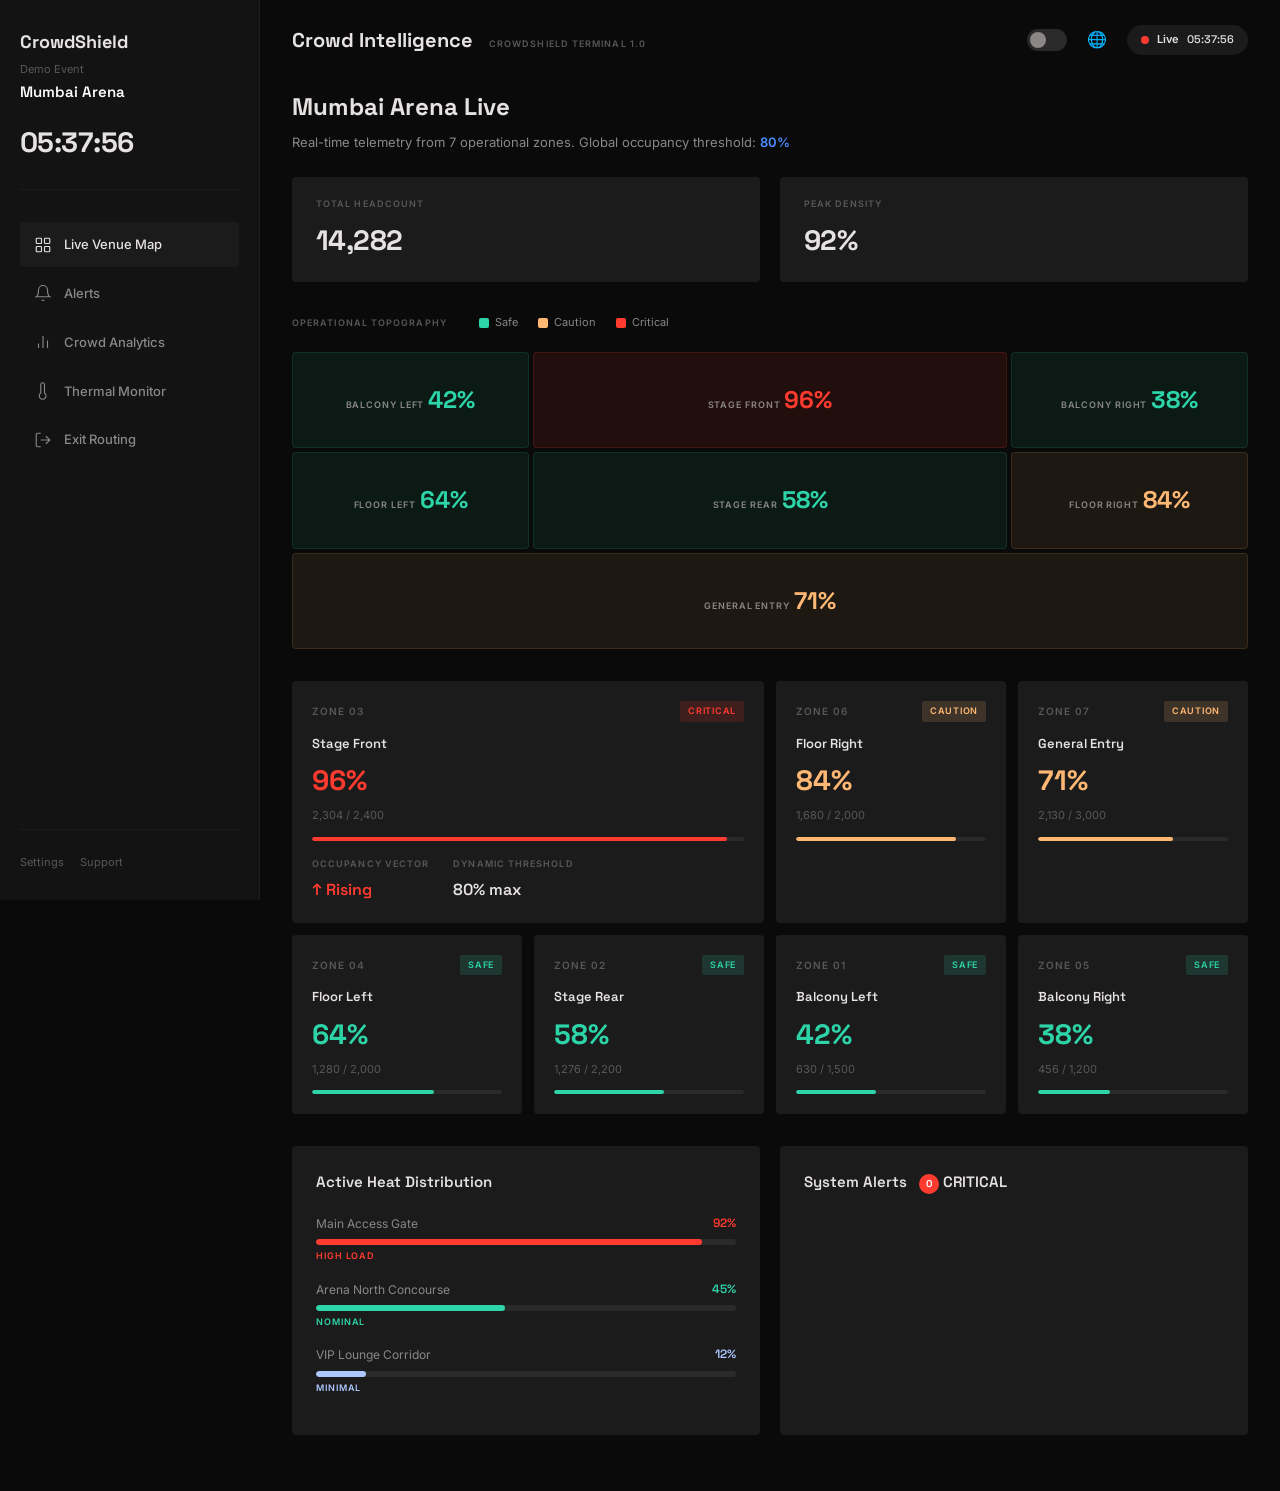
==== commit b3dd1b99: "Add Flask backend, optimize YOLO detection, fix mobile responsiveness, connect live data, remove unu" ====
--- a/dashboard.html
+++ b/dashboard.html
@@ -449,5 +449,6 @@
     </div>
 
     <script src="dashboard.js"></script>
+    <script src="live-data.js"></script>
 </body>
 </html>
--- a/styles.css
+++ b/styles.css
@@ -3252,3 +3252,119 @@
         padding: 80px 24px 40px;
     }
 }
+/* ============================================
+   CrowdShield - Mobile Responsiveness
+   ============================================ */
+
+.status-safe     { color: #2dd4a8; }
+.status-warning  { color: #ffb874; }
+.status-critical { color: #ff3b30; font-weight: 700; }
+
+@media (max-width: 1024px) {
+  .navbar {
+    flex-wrap: wrap;
+    padding: 12px 16px;
+  }
+
+  .nav-links {
+    order: 3;
+    width: 100%;
+    justify-content: center;
+    gap: 16px;
+    margin-top: 10px;
+  }
+
+  .hero-section,
+  .event-entry-page {
+    padding: 24px 16px;
+  }
+
+  .dashboard-grid,
+  .analytics-grid,
+  .reports-grid {
+    grid-template-columns: repeat(2, 1fr) !important;
+    gap: 12px;
+  }
+}
+
+@media (max-width: 768px) {
+  html { font-size: 14px; }
+
+  .navbar {
+    flex-direction: column;
+    align-items: flex-start;
+  }
+
+  .nav-logo { font-size: 1.3rem; }
+
+  .nav-links {
+    flex-direction: column;
+    align-items: center;
+    gap: 8px;
+  }
+
+  .nav-btn {
+    width: 100%;
+    text-align: center;
+    margin-top: 8px;
+  }
+
+  .hero-heading,
+  .event-heading {
+    font-size: 1.6rem;
+    line-height: 1.3;
+  }
+
+  .hero-subtext { font-size: 0.95rem; }
+
+  .dashboard-grid,
+  .analytics-grid,
+  .reports-grid,
+  .zone-grid,
+  .target-audience-cards,
+  .how-it-works-steps {
+    grid-template-columns: 1fr !important;
+    gap: 12px;
+  }
+
+  .event-entry-box {
+    width: 90%;
+    padding: 24px 16px;
+  }
+
+  .event-input,
+  .event-submit {
+    width: 100%;
+  }
+
+  .table-wrapper,
+  table {
+    display: block;
+    width: 100%;
+    overflow-x: auto;
+    white-space: nowrap;
+  }
+
+  canvas, .chart-container, .heatmap-container {
+    max-width: 100%;
+    height: auto !important;
+  }
+
+  .site-footer {
+    position: static !important;
+    text-align: center;
+    padding: 16px 8px;
+  }
+
+  .ai-demo-video,
+  #video-feed {
+    width: 100%;
+    height: auto;
+  }
+}
+
+@media (max-width: 420px) {
+  .nav-logo { font-size: 1.1rem; }
+  .hero-heading, .event-heading { font-size: 1.3rem; }
+  .event-entry-box { padding: 18px 12px; }
+}
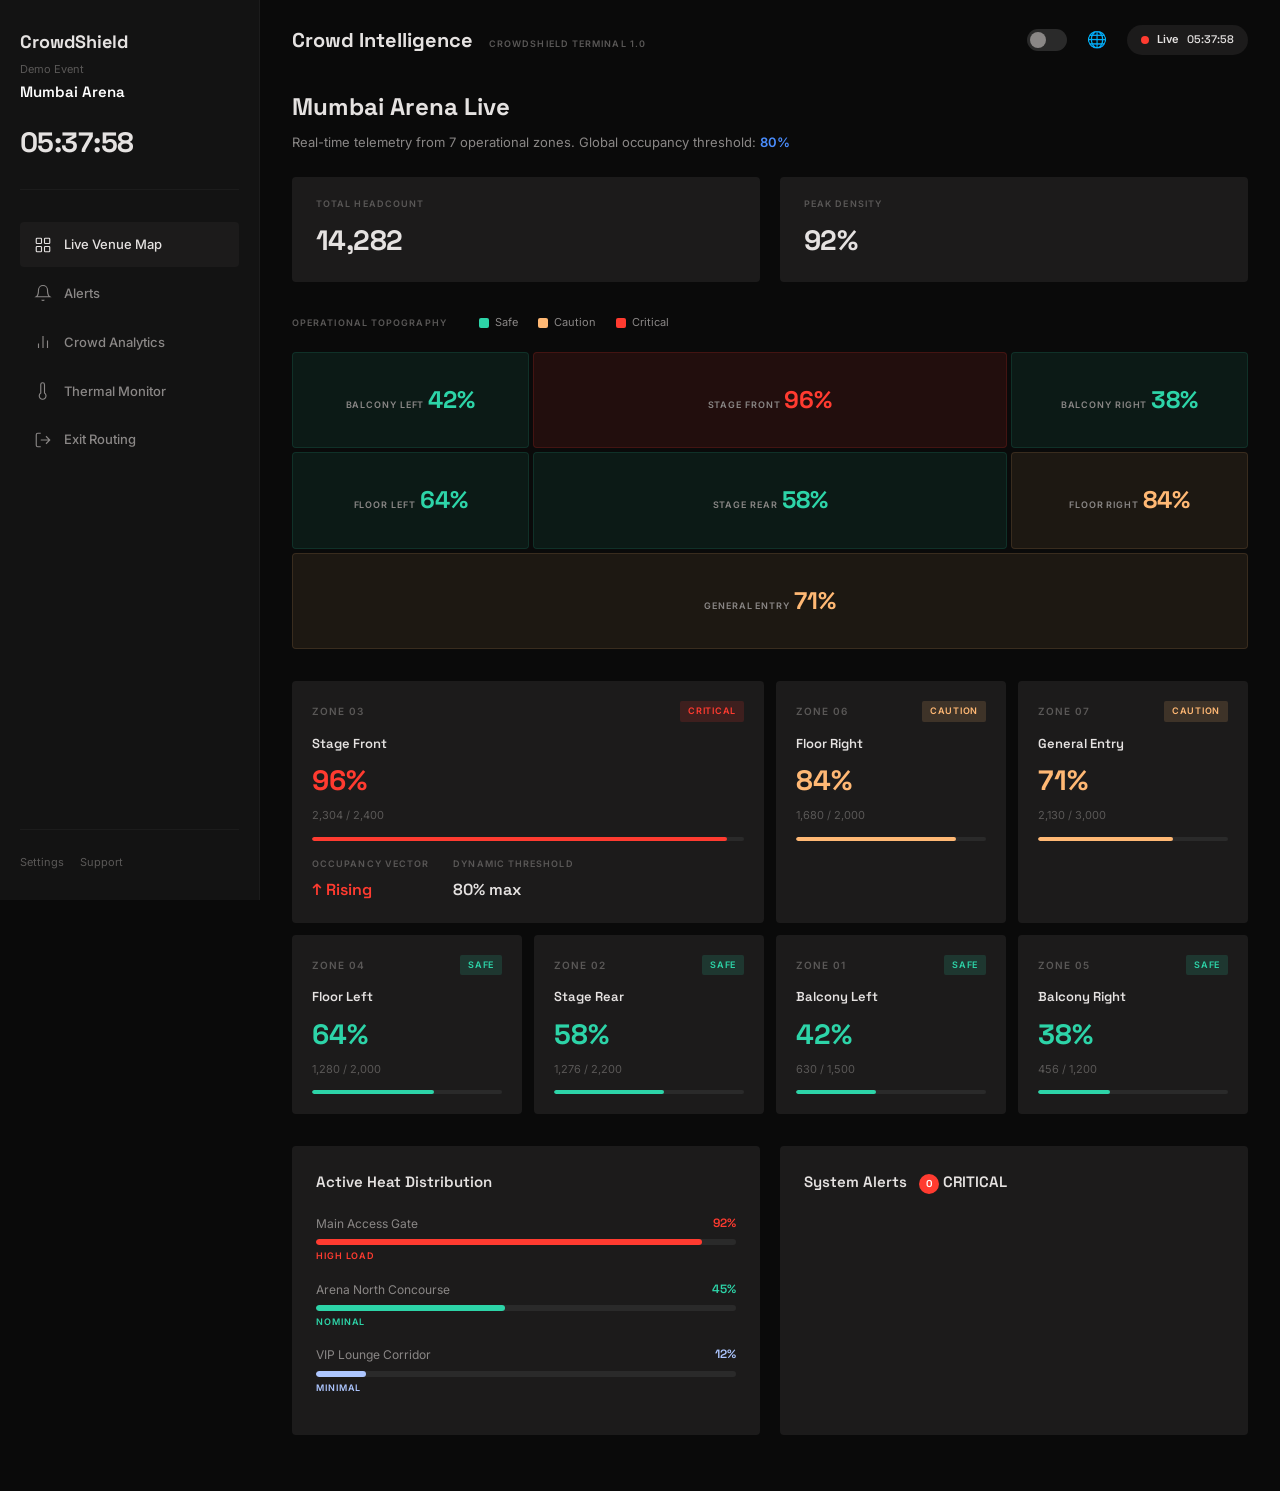
==== commit ed4d70ad: "feat(frontend): update dashboard, README, and remove vercel config" ====
--- a/dashboard.html
+++ b/dashboard.html
@@ -449,6 +449,5 @@
     </div>
 
     <script src="dashboard.js"></script>
-    <script src="live-data.js"></script>
 </body>
 </html>
--- a/styles.css
+++ b/styles.css
@@ -3252,119 +3252,3 @@
         padding: 80px 24px 40px;
     }
 }
-/* ============================================
-   CrowdShield - Mobile Responsiveness
-   ============================================ */
-
-.status-safe     { color: #2dd4a8; }
-.status-warning  { color: #ffb874; }
-.status-critical { color: #ff3b30; font-weight: 700; }
-
-@media (max-width: 1024px) {
-  .navbar {
-    flex-wrap: wrap;
-    padding: 12px 16px;
-  }
-
-  .nav-links {
-    order: 3;
-    width: 100%;
-    justify-content: center;
-    gap: 16px;
-    margin-top: 10px;
-  }
-
-  .hero-section,
-  .event-entry-page {
-    padding: 24px 16px;
-  }
-
-  .dashboard-grid,
-  .analytics-grid,
-  .reports-grid {
-    grid-template-columns: repeat(2, 1fr) !important;
-    gap: 12px;
-  }
-}
-
-@media (max-width: 768px) {
-  html { font-size: 14px; }
-
-  .navbar {
-    flex-direction: column;
-    align-items: flex-start;
-  }
-
-  .nav-logo { font-size: 1.3rem; }
-
-  .nav-links {
-    flex-direction: column;
-    align-items: center;
-    gap: 8px;
-  }
-
-  .nav-btn {
-    width: 100%;
-    text-align: center;
-    margin-top: 8px;
-  }
-
-  .hero-heading,
-  .event-heading {
-    font-size: 1.6rem;
-    line-height: 1.3;
-  }
-
-  .hero-subtext { font-size: 0.95rem; }
-
-  .dashboard-grid,
-  .analytics-grid,
-  .reports-grid,
-  .zone-grid,
-  .target-audience-cards,
-  .how-it-works-steps {
-    grid-template-columns: 1fr !important;
-    gap: 12px;
-  }
-
-  .event-entry-box {
-    width: 90%;
-    padding: 24px 16px;
-  }
-
-  .event-input,
-  .event-submit {
-    width: 100%;
-  }
-
-  .table-wrapper,
-  table {
-    display: block;
-    width: 100%;
-    overflow-x: auto;
-    white-space: nowrap;
-  }
-
-  canvas, .chart-container, .heatmap-container {
-    max-width: 100%;
-    height: auto !important;
-  }
-
-  .site-footer {
-    position: static !important;
-    text-align: center;
-    padding: 16px 8px;
-  }
-
-  .ai-demo-video,
-  #video-feed {
-    width: 100%;
-    height: auto;
-  }
-}
-
-@media (max-width: 420px) {
-  .nav-logo { font-size: 1.1rem; }
-  .hero-heading, .event-heading { font-size: 1.3rem; }
-  .event-entry-box { padding: 18px 12px; }
-}
